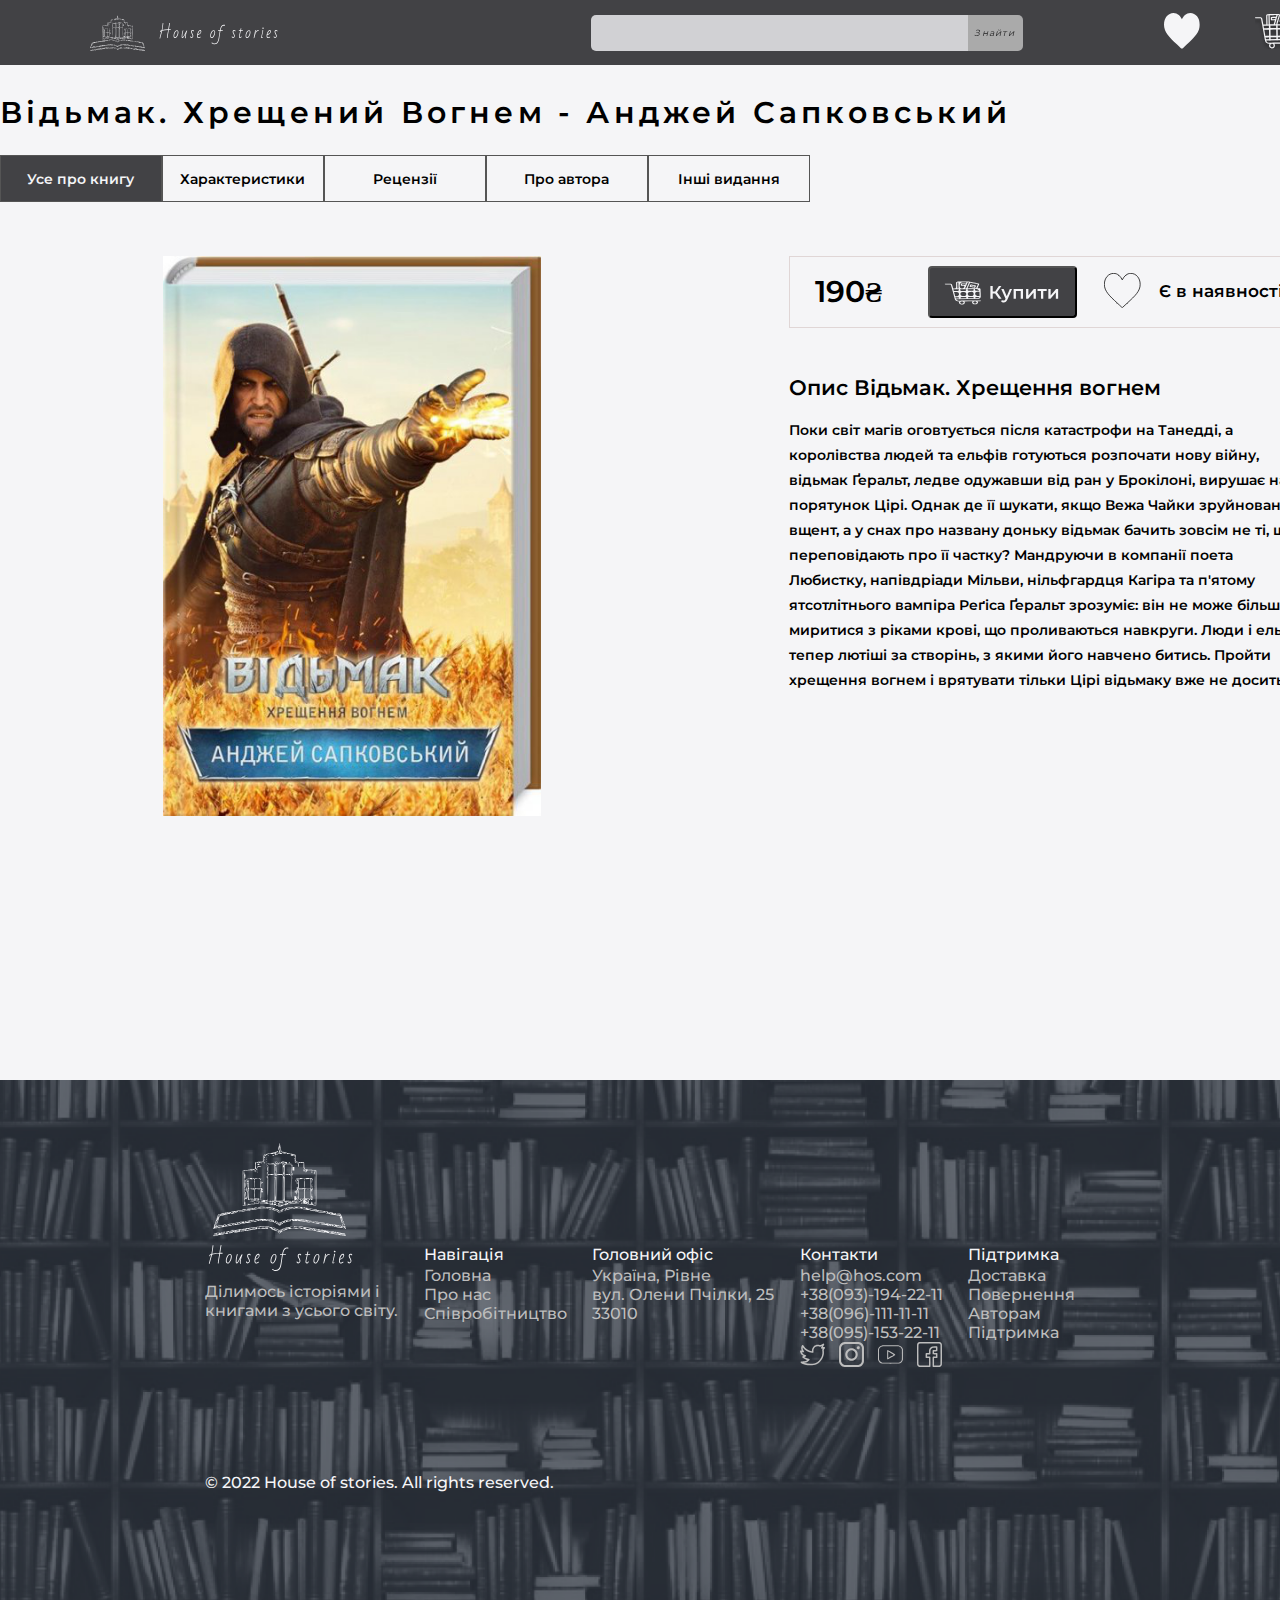
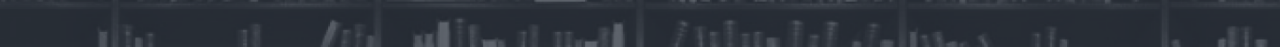
==== Infopage.html @ 2cf622c8 "phone_maket" ====
<!DOCTYPE html>
<html lang='en'>
    <head>
        <meta http-equiv="X-UA-Compatible" content="IE=edge">
        <meta charset="UTF-8">
        <title>Infopage</title>
        <meta name="viewport" content="width-device-width, initial scale=1.0">
        <link rel="stylesheet" href="./css/style.css"> 
    </head>
    <body>
        
        <header class="header2">
            <div class="top_menu">
                <img src="./img/svg/Logo_menu.svg" alt="menu" class="menu_logo-pic">
                <div class="SearchMenu">
                    <form>
                        <div class="searchBarmenu">
                            <div class="search">
                                <input type="search" id="site-search" aria-label="Search through site content">
                                <!-- <img src="img/svg/loupe.svg" alt="menusearch_loupe" class="menusearch_loupe"> -->
                            </div>
                            <div class="searchButtonmenu">
                                <button type="submit"><i class="fa fa-search"></i>Знайти</button>
                            </div>
                        </div>
                    </form>
                </div>
                <div class="menu_links">
                    <a href="#!" class="menu_link"><img src="img/svg/wish list.svg" alt="menu_images" class="menu_images"></a>
                    <a href="#!" class="menu_link"><img src="img/svg/Cart3.svg" alt="menu_images" class="menu_images"></a>
                    <a href="#!" class="menu_link"><img src="img/svg/user.svg" alt="menu_images" class="menu_images"></a>
                </div>
            </div>
        </header>


        <main>
            <section class="Infopage1">
                <div class="desktop3">
                    <h1>
                        Відьмак. Хрещений Вогнем - Анджей Сапковський
                    </h1> 
                    <div class="Categories">
                        <a href="Infopage.html" class="Main Category">
                            Усе про книгу
                        </a>
                        <a href="#!" class="Characteristics Category">
                            Характеристики
                        </a>
                        <a href="#!" class="Reviews Category">
                            Рецензії
                        </a>
                        <a href="#!" class="AboutAuthor Category">
                            Про автора
                        </a>
                        <a href="#!" class="OtherVersions Category">
                            Інші видання
                        </a>
                    </div>
                    <div class="content">
                        <div class="bookpreview">
                            <img src="/img/png/208429720.png" alt="BookPreview" class="book">
                        </div>
                        <div class="info">
                            <div class="buy_menu">
                                <div class="Price Tab">
                                    190₴
                                </div>
                                <div class="Cart Tab">
                                    <button class="cart_button">
                                        <img src="./img/svg/Cart1.svg" alt="cartmenu" class="cartmenu">
                                    </button>
                                </div>
                                <div class="Wishlist Tab">
                                    <button class="wishlist_button">
                                        <img src="./img/svg/Vector.svg" alt="wishlistmenu" class="wishlistmenu">
                                    </button>             
                                </div>
                                <div class="Availability Tab">
                                    Є в наявності
                                </div>
                            </div>
                            <div class="description">
                                <h2>
                                    Опис Відьмак. Хрещення вогнем
                                </h2>
                                Поки світ магів оговтується після катастрофи на Танедді, а королівства людей та ельфів готуються розпочати нову війну,
                                відьмак Ґеральт, ледве одужавши від ран у Брокілоні, вирушає на порятунок Цірі. Однак де її шукати, якщо Вежа Чайки зруйнована
                                вщент, а у снах про названу доньку відьмак бачить зовсім не ті, що переповідають про її частку? Мандруючи в компанії поета Любистку, 
                                напівдріади Мільви, нільфгардця Кагіра та п'ятому ятсотлітнього вампіра Реґіса Ґеральт зрозуміє: він не може більше миритися з ріками крові, 
                                що проливаються навкруги. Люди і ельфи тепер лютіші за створінь, з якими його навчено битись. Пройти хрещення вогнем і врятувати тільки Цірі відьмаку вже не досить...
                            </div>
                        </div>
                    </div>
                </div>
            </section>

            <section class="Block4">

                <div class="desktop2">  
                        <div class="logonaming">
                        <img src="./img/svg/Logo.svg" alt="footer" class="logo">
                        <p>Ділимось історіями і<br>книгами з усього світу.</p>
                        </div>
                    <div class="navigation">
                        <h1>Навігація</h1>
                            <div>
                                <a href="Landing.html" class="navi_links">Головна</a>
                            </div>
                            <div>
                                <a href="#!" class="navi_links">Про нас</a>
                            </div>
                            <div>
                                 <a href="#!" class="navi_links">Співробітництво</a>
                            </div>
                    </div>
                    <div class="navigation">
                        <h1>Головний офіс</h1>
                        <p>Україна, Рівне</p>
                        <p>вул. Олени Пчілки, 25</p>
                        <p>33010</p>
                    </div>
                    <div class="navigation">
                        <h1>Контакти</h1>
                        <p>help@hos.com</p>
                        <p>+38(093)-194-22-11</p>
                        <p>+38(096)-111-11-11</p>
                        <p>+38(095)-153-22-11</p>
                        <div class="icon">
                            <div>
                            <a href="https://twitter.com/slava_aysa" class="socialnetworks"><img src="img/svg/twitter 1.svg" alt="socialnetworks" class="networkicons"></a>
                            </div>
                            <div>
                                <a href="https://www.instagram.com/slava_aysa/" class="socialnetworks"><img src="img/svg/instagram 1.svg" alt="socialnetworks" class="networkicons"></a>
                            </div>
                            <div>
                                <a href="https://www.youtube.com/channel/UCgyi-m7HUhOnxZrHmD3JMkg" class="socialnetworks"><img src="img/svg/youtube 1.svg" alt="socialnetworks" class="networkicons"></a>
                            </div>
                            <div>
                                <a href="https://uk-ua.facebook.com/DonaldTrump" class="socialnetworks"><img src="img/svg/facebook 1.svg" alt="socialnetworks" class="networkicons"></a>
                            </div>
                        </div>
                    </div>
                    <div class="navigation">
                        <h1>Підтримка</h1>
                        <div>
                            <a href="#!" class="navi_links">Доставка</a>
                        </div>
                        <div>
                            <a href="#!" class="navi_links">Повернення</a>
                        </div>
                        <div>
                            <a href="#!" class="navi_links">Авторам</a>
                        </div>
                        <div>
                            <a href="#!" class="navi_links">Підтримка</a>
                        </div>                                           
                    </div>
                </div>
                <div class="navigation">
                    <div class="down">
                        <h1>© 2022 House of stories. All rights reserved.</h1>
                    </div>
                </div>                                                 
   </section>

            
        </main>


    </body>
---- css/style.css ----
/* bad-script-regular - latin */
@font-face {
    font-family: 'Bad Script';
    font-style: normal;
    font-weight: 400;
    src: local(''),
         url('../fonts/bad-script-v14-latin-regular.woff2') format('woff2'), /* Chrome 26+, Opera 23+, Firefox 39+ */
         url('../fonts/bad-script-v14-latin-regular.woff') format('woff'); /* Chrome 6+, Firefox 3.6+, IE 9+, Safari 5.1+ */
  }
/* montserrat-regular - latin_cyrillic */
@font-face {
    font-family: 'Montserrat';
    font-style: normal;
    font-weight: 400;
    src: local(''),
         url('../fonts/montserrat-v23-latin_cyrillic-regular.woff2') format('woff2'), /* Chrome 26+, Opera 23+, Firefox 39+ */
         url('../fonts/montserrat-v23-latin_cyrillic-regular.woff') format('woff'); /* Chrome 6+, Firefox 3.6+, IE 9+, Safari 5.1+ */
  }
  /* montserrat-500 - latin_cyrillic */
  @font-face {
    font-family: 'Montserrat';
    font-style: normal;
    font-weight: 500;
    src: local(''),
         url('../fonts/montserrat-v23-latin_cyrillic-500.woff2') format('woff2'), /* Chrome 26+, Opera 23+, Firefox 39+ */
         url('../fonts/montserrat-v23-latin_cyrillic-500.woff') format('woff'); /* Chrome 6+, Firefox 3.6+, IE 9+, Safari 5.1+ */
  }
  /* montserrat-600 - latin_cyrillic */
  @font-face {
    font-family: 'Montserrat';
    font-style: normal;
    font-weight: 600;
    src: local(''),
         url('../fonts/montserrat-v23-latin_cyrillic-600.woff2') format('woff2'), /* Chrome 26+, Opera 23+, Firefox 39+ */
         url('../fonts/montserrat-v23-latin_cyrillic-600.woff') format('woff'); /* Chrome 6+, Firefox 3.6+, IE 9+, Safari 5.1+ */
  }

*, *::after, *::before {
    box-sizing: border-box;
}
  .intro{
          display: flex;
          flex-direction: row;
          width: 100%;
          height: 102vh;
          mix-blend-mode: normal;
          filter: drop-shadow(0px 4px 4px rgba(0, 0, 0, 0.25));
          background: url(../img/png/pexels-pixabay-459403-2\ 1.png) top no-repeat;
          background-position: bottom;
          /* background-size: 200vh 100vh; */
          justify-content:flex-end;
          background-size: cover;
          

  }




  body{
       margin: 0;
       
  }


  
  .header {
     width: 100%;
     padding-top: 6px;
     padding-bottom: 6px;
     display:flex;
     position: absolute;
     top: 0;
     left: 0;
     right: 0;
     z-index: 1000;
     

 }

 .mainmenu {
      display: flex;
      justify-content: space-between;
      align-items: center;
 }

 .mainmenu.menu {
     display: flex;
     

     height: 72px;
     /* left: 280px;
     top: 39px;
     flex-wrap: wrap; */
     filter: drop-shadow(0px 4px 4px rgba(0, 0, 0, 0.25));
     
  }


  .cart {
     transition: opacity .2s linear;
  }
  
  a.cart{
      margin-left: 170px;
  }

  .header_logo{
     margin-left: 38px;
     margin-top: 21px;
  }

  .header_logo-pic{

     height: 129.93px;
     width: 141px;
     
  }
  
  .header_list{
     display: flex;
     flex-wrap: wrap; 
     list-style-type: none;
     align-items: center;
     
     margin-left: 105px;
     
      
  }
  .header_item{
     margin-right: 97px;
  }
  .header_item:last-child{
       margin-right: 0px;
  }
  .header_link{
     font-family: 'Montserrat';
     font-style: normal;
     font-weight: 600;
     font-size: 18px;
     line-height: 21.75px;
     display: flex;
     color: #F5F5F7;
     text-decoration: none;
     backdrop-filter: blur(2px);
     transition: opacity .2s linear;
  }
  .header_link:hover, .header_link:focus, .header_link:active{
       opacity: 75%;
  }



  .cart:hover, .cart:focus, .cart:active{
       opacity: 75%;
  }

  .header_cart-pic{
     width: 54px;
     height: 54px;
  }

  .chat{
     
     margin-right: 81px;
     margin-top: 625px;
     transition: opacity .2s linear;
 }

 .chat:hover, .chat:focus, .chat:active{
      opacity: 75%;
 }

 .header_chat-pic{
    width: 54px;
    height: 54px;
 }
 .HeaderText1{
     position: absolute;
     width: 400px;
     height: 213.11px;
     left: 420px;
     top: 300px;
     
     font-family: 'Montserrat';
     font-style: normal;
     font-weight: 600;
     font-size: 22px;
     line-height: 37px;
     display: flex;
     align-items: center;
     
     color: #F5F5F7;
 }
.HeaderText2{
     position: absolute;
width: 320px;
height: 250px;
left: 870px;
top: 450px;

font-family: 'Montserrat';
font-style: normal;
font-weight: 600;
font-size: 22px;
line-height: 37px;
display: flex;
align-items: center;
text-align: right;

color: #F5F5F7;

}
.SearchOnSite{
     margin-top: 250px; 
     margin-right: 305px;
}
.searchBar {
    
     display: flex;
     flex-direction: row;
 }
 .searchBar #site-search{
     background: #FFFFFF;
     opacity: 0.8;
     border: 0.5px solid #000000;
     box-sizing: border-box;
     box-shadow: 0px 4px 4px rgba(0, 0, 0, 0.25);
     border-radius: 0px 20px 20px 0px;
     padding: 10px;
     font-family: Montserrat,serif;
     font-weight: 600;
     display: block;
     margin-right: auto;
     margin-left: auto;
     background-color: #FFFFFF;
     width: 568.5px;
     height: 50px;
 }
 .searchBar button {
     border: 0.5px solid #000000;
     box-shadow: 0px 4px 4px rgba(0, 0, 0, 0.25);
     border-radius: 20px 0px 0px 20px;
     padding: 10px;
     width: 54px;
     height: 50px;
     background: #FFFFFF;
     font-size: 18px;
     cursor: pointer;
     opacity: 0.8;
 }
 .SearchText {
     font-style: normal;
     font-weight: 600;
     font-size: 24px;
     line-height: 54px;
     color: #B1B1B1;
     padding-left: 30px;
     float: left;
 }
 .searchBar .search input{
     width: 300px;
 }
 .container {
     width: calc(100% - 60px) !important;
 }
 .searchBar {
     margin: 0;
 }
.search_loupe{
     height: 32px;
     width: 32px;
}
.Block1 {
     height: 80vh;
     background: url(../img/png/pexels-luis-zheji-1662277.png) top no-repeat;
     /* padding: 0;
     margin-left: 0; */
     background-size: cover;
     align-content: center;
 }
 .desktop{
    width: 870px;
    margin: 0 auto;  

    display: flex;
    flex-direction: column;
    justify-content: center;
    align-items: center;
 }

 .desktop2 {
    width: 870px;
    margin: 0 auto;  
    display: flex;
    flex-wrap: wrap;
    flex-shrink: 1;
    justify-content: space-between;
    padding-top: 63px;
 }
 .Block1 h1 {
     font-family: 'Montserrat';
     font-style: normal;
     font-weight: 600;
     font-size: 48px;
     line-height: 78px;
     display: flex;
     text-align: center; 
     color: #F5F5F7;
    
 }
 
 .row {
     margin-top: 50px;
     font-family: 'Montserrat';
     font-style: normal;
     font-weight: 500;
     font-size: 18px;
     line-height: 208%;
     display: flex;
     justify-content: space-between;
     /* align-items: center; */
     color: #FFFFFF;
     /* margin-left: 324px; */

     width: 870px;
    margin: 0 auto;
 }
 
 .row ul {
     margin: 0;
     /* margin-top: -190px;
     padding-left: 472px; */
 }

.styleblock2{
line-height: 150%;
     padding-left: 20px;
}

.Block2 {
     height: 100vh;
     background: url(../img/png/image\ 2.png) top no-repeat;;
     padding: 0;
     margin-left: 0;
     background-size: cover;
     background-position: bottom;
 }
 
 .Block2 h1 {
     font-family: 'Montserrat';
     font-style: normal;
     font-weight: 600;
     display: flex;
     align-items: center;
     text-align: center;
     margin-top: 0;
     margin-bottom: 0; 
     color: #F5F5F7;
     width: 100%; /* 1170px */
     height: 200px;     
     font-size: 2.92em;
     line-height: 78px;
     padding: 54px 120px 0px;
 }
 
 .block2row{
     font-family: 'Montserrat';
     font-style: normal;
     font-weight: 500;
     font-size: 18px;
     line-height: 208%;
     align-items: center;
     color: #FFFFFF;
     display: flex;
     width: 100%;
     min-width: 870px;
     justify-content: space-between;
 }
 .library{margin-bottom: 186px;}
 .gotocatalog{
     position: absolute;
     width: 380px;
     height: 83px;
     display: flex;
     justify-content: center;
     cursor: pointer;
     align-items: center;


     
     background: linear-gradient(180deg, rgba(255, 109, 109, 0.57) 0%, #DAA492 100%);
     box-shadow: 0px 4px 4px rgba(0, 0, 0, 0.25);
     border-radius: 25px;
 }

 .cataloglink{
     font-family: 'Montserrat';
     font-style: normal;
     font-weight: 600;
     font-size: 23px;
     line-height: 139%;



     display: inline;
     
    
     
     color: #000000;
     text-decoration: 0;
 }

 .Block3 {
     height: 100vh;
     background: url(../img/png/laptop-819285_1920.png) top no-repeat;;
     padding: 0;
     margin-left: 0;
     background-size: cover;
     background-position: bottom;
 }

 .Block3 h1 {
     font-family: 'Montserrat';
     font-style: normal;
     font-weight: 600;
     display: flex;
     align-items: center;
     margin-top: 0;
     margin-bottom: 0;
     color: #000000;
     width: 100%; 
     height: 150px;
     font-size: 2.92em;
     line-height: 78px;
     text-align: center;
     padding: 0px 205px 0px;
     
 }
 .block3row{
    font-family: 'Montserrat';
    font-style: normal;
    font-weight: 500;
    font-size: 18px;
    line-height: 208%;
    align-items: center;
    color: #FFFFFF;
    display: flex;
    width: 100%;
    min-width: 870px;
    justify-content: space-between;
}

.links{
    font-family: 'Montserrat';
    font-style: normal;
    font-weight: 600;
    font-size: 20px;
    line-height: 22px;
    display: flex;
    align-items: center;
    text-align: center;
    text-decoration: none;
    color: #FFFFFF;
}



.bookbuttons{
    display: flex;
    text-align: center;
    justify-content: space-between;
}

.top{
    width: 270px;
    height: 70px;
    left: 375px;
    top: 3709px;
    margin-right:30px;
    background: #484E5C;
    box-shadow: 0px 4px 4px rgba(0, 0, 0, 0.4);
    border-radius: 10px;
    
}
.top:last-child{
    margin-right:0;
    
}

.Block4 {
    height: 63vh;
    background: url(../img/png/Background.png) top no-repeat;;
    padding: 0;
    margin-left: 0;
    background-size: cover;
    background-position: bottom;

    
}

.logo{
    left: 19.53%;
    right: 70.63%;
    top: 37.34%;
    bottom: 35.94%;
    width: 150px;
    height: 135px;
}

.logonaming{
    font-family: 'Montserrat';
    font-style: normal;
    font-weight: 500;
    font-size: 16px;
    line-height: 19px;
    align-items: center;
    color: #BDBDBD;
}
.navigation{
    font-family: 'Montserrat';
    font-style: normal;
    font-weight: 500;
    font-size: 16px;
    /* line-height: 2px; */
    /* align-items: center; */
    display: flex;
    flex-direction: column;
    color: #BDBDBD;
    padding-top: 100px;
}
.navigation h1{
    font-family: 'Montserrat';
    font-style: normal;
    font-weight: 500;
    font-size: 16px;
    line-height: 2px;
    align-items: center;
    color: #F5F5F7;
}

.navi_links{
    text-decoration: none;
    font-family: 'Montserrat';
    font-style: normal;
    font-weight: 500;
    font-size: 16px;
    line-height: 2px;
    align-items: center;
    color: #BDBDBD;
}
.networkicons{
    width: 25px;
    height: 25px;
}

.icon {
    display: flex;
    flex-direction: row;
    justify-content: space-between;
}

.Block4 p {
    margin: 0;
}

.down {
    width: 870px;
    margin: auto;
    
}


.socialnetworks:hover, .socialnetworks:focus, .socialnetworks:active{
    opacity: 75%;
}

.navi_links:hover, .navi_links:focus, .navi_links:active{
    opacity: 75%;
}

.header2{
    display: flex;
    align-content: center;
    width: 100%;
    height: 65px;
    background-color: #424245;
    position:fixed;
    z-index: 1000;
}


.top_menu{
    display: flex;
    padding-left: 90px;
    align-items: center;
}

.menu_logo-pic{
    height: 36px;
    width: 212px;
}

.SearchMenu{
    padding-left: 289.3px;
}

.searchBarmenu {
    display: flex;
    flex-direction: row;
}
.searchBarmenu #site-search{
    background: #F5F5F7;
    opacity: 0.8;
    border-radius: 5px 0px 0px 5px;
    padding: 10px;
    font-family: Montserrat,serif;
    font-weight: 600;
    display: block;
    margin-right: auto;
    margin-left: auto;
    width: 377px;
    height: 36px;
    border:0;
}
.searchBarmenu button {
    background: #C4C4C4;
    border-radius: 0px 5px 5px 0px; 
    width: 55px;
    height: 36px;
    font-family: 'Montserrat';
    font-style: italic;
    font-weight: 400;
    font-size: 9px;
    line-height: 150.1%;
    /* or 15px */

    display: flex;
    align-items: center;
    letter-spacing: 0.14em;

    color: #171717;
    cursor: pointer;
    opacity: 0.8;
    border:0;
    
}


.menusearch_loupe{
    height: 27.85px;
    width: 27.85px;
}

.menu_links{
    display: flex;
    padding-left: 140.7px;
    justify-content: space-between;
}

.menu_link{
    padding-left: 55.25px;
}

.menu_link:first-child{
    padding-left: 0;
}

.menu_link:hover, .menu_link:focus, .menu_link:active{
    opacity: 75%;
    transition: opacity .4s linear;
}

.menu_images{
    height: 36px;
    width: 36px;
}

.Infopage1{
    background-color: #F5F5F7;
    width:100%;
    height:120vh;
}

.desktop3{
    width: 1306px;
    margin: 0 auto;  
    display: flex;
    flex-direction: column;
    justify-content: center;
    padding-top: 63px;

}

.desktop3 h1{
    margin-top:27px;
    font-family: 'Montserrat';
    font-style: normal;
    font-weight: 600;
    font-size: 30px;
    line-height: 150.1%;
    letter-spacing: 0.14em;
}

.content{
    display: flex;
    justify-content: space-between;
}

.Categories {
    width: 62%;
    height: 47px;
    display: flex;
    flex-direction: row;
    font-family: 'Montserrat';
    font-style: normal;
    font-weight: 600;
    font-size: 14px;
    line-height: 278%;
    color: #000000;
}

.Category {
    width: 25%;
    border: 1px solid #555555;
    box-sizing: border-box;
    line-height: 20px;
    text-align: center;
    display: flex;
    justify-content: center;
    align-content: center;
    flex-direction: column;
    font-size: 1em;
    text-decoration: none;
    color: #000000;
}

.Category:hover{
    opacity: 75%;
}

.Main.Category{
    background-color: #424245;
    color: #f5f5f7;
}

/* .Category:active, .Category:focus{
    background-color: #424245;
    color: #f5f5f7;
} */
.bookpreview{
    margin-left: 163px;
    margin-top: 54px;
}

.book{
    width:  378px;
    height: 560px;
}

.buy_menu{
    margin-top: 54px;
    width: 517px;
    height: 72px;
    display: flex;
    border: 1px solid #E0D6D6;
    flex-direction: row;
    justify-content: space-between;
}
.Tab {
    border: 0;
    box-sizing: border-box;
    line-height: 20px;
    text-align: center;
    display: flex;
    justify-content: center;
    align-content: center;
    flex-direction: column;
    font-size: 1em;
    text-decoration: none;
    color: #000000;
    font-family: 'Montserrat';
    font-style: normal;
    font-weight: 600;
    font-size: 30px;
    line-height: 125%;
    margin-right: 21px;
}

.Price{
    width: 121.6px;
}

.Cart{
    width: 150px;
}

.Wishlist{
    width: 40px;
}

.Wishlist button{
    background:transparent; 
    border:none; 
    color:transparent;
    cursor: pointer;
}

.Cart button{
    cursor: pointer;
}

.Availability{
    font-size: 17px;
    line-height: 208%;
    width: 131px;
}
.cart_button{
    background-color: #424245;
    border-radius: 4px;
    width: 149px;
    height: 52px;
    display: flex;
    justify-content: center;
    align-items: center;
}
.cartmenu{
    width: 115.4px;
    height: 40px;
    
}
.wishlistmenu{
    width: 37.76px;
    height: 35,75px;
}
.wishlistbutton{
    width: 37.76px;
    height: 35,75px;
    display: flex;
    justify-content: center;
    align-items: center;
}

.Cart button:hover{
    opacity: 0.5;
}

.Wishlist button:hover{
    opacity: 0.5;
}

.Wishlist button:focus .wishlistmenu, .Wishlist button:active .wishlistmenu{
    background-color: #424245;
}

.description{
    font-family: 'Montserrat';
    font-style: normal;
    font-weight: 600;
    font-size: 14px;
    line-height: 178%;
    width: 517px;
    margin-top: 48px;
    margin-bottom: 20px;
}


.Catalog{
    background-color: #F5F5F7;
    width:100%;
    height:190vh;
}

.catalog_page{
    height: 105vh;
    width: 209px;
    background-color: #FFFFFF;
    font-family: 'Montserrat';
    font-style: normal;
    font-weight: 600;
    padding-top: 5px;
    
    filter: drop-shadow(0px 4px 4px rgba(0, 0, 0, 0.25));
    z-index: 1;
}
.catalog_page h2{
    padding-left: 23px;
    font-size: 30px;
    line-height:32px;
    height:20px;
    padding-top: 0px;
}

.GroupName{
    font-size: 18px;
    line-height: 22px;
    display: flex;
    height: 183px;
}

.Options {
    margin-left: 23px;
    width: 184px;
    overflow-x: hidden;
    overflow-y: auto;
    padding-bottom: 6px;
}




.Option{
    width: 174px;
    margin-top: 5px;
    
}


  input[type="checkbox"] {
    position: absolute;
    z-index: -1;
    opacity: 0;
  }


  input[type="checkbox"]+label {
    display: inline-flex;
    align-items: center;
    user-select: none;
  }


  input[type="checkbox"]+label::before {
    content: '';
    display: inline-block;
    width: 2em;
    height: 2em;
    flex-shrink: 0;
    flex-grow: 0;
    border: 1px solid #000000;
    border-radius: 0.25em;
    margin-right: 0.5em;
    background-repeat: no-repeat;
    background-position: center center;
    background-size: 50% 50%;
  }


  input[type="checkbox"]:not(:disabled):not(:checked)+label:hover::before {
    border-color: #5d5d5d;
  }

  input[type="checkbox"]:not(:disabled):active+label::before {
    background-color: #5d5d5d;
    border-color: #000000;
  }

  input[type="checkbox"]:focus:not(:checked)+label::before {
    border-color: #5d5d5d;
  }

  input[type="checkbox"]:checked+label::before {
    border-color: #000000;
    background-color: #5d5d5d;
    background-image: url("data:image/svg+xml,%3csvg xmlns='http://www.w3.org/2000/svg' viewBox='0 0 8 8'%3e%3cpath fill='%23fff' d='M6.564.75l-3.59 3.612-1.538-1.55L0 4.26 2.974 7.25 8 2.193z'/%3e%3c/svg%3e");
  }

  input[type="checkbox"]:disabled+label::before {
    background-color: #f5f5f7;
  }

.Option label{
    text-align: start;
    font-size: 12px;
    line-height: 14px;
    height: 23px;
}

.GroupName{
    display: flex;
    flex-direction: column;
}

.publish_house_menu{
    display: flex;
    flex-direction: row;
    width: 209px;
    justify-content:space-between;
    padding-right:15px;
    line-height: 53.5px;
    background-color: #F5F5F7;
    padding-left: 23px;
    
}

.number_of_publish_house{
    color: #5d5d5d;
}

.PriceControl{
    padding-left: 10px;
    padding-top: 11.5px;
    display: flex;
    flex-direction: row;
    /*justify-content: space-between; */
    height: 46px;
    padding-bottom: 11.5px;
}



.Enter input{
    width: 63px;
    height: 22px;
    border: 1px solid #000000;
    border-radius: 5px;
    font-family: 'Montserrat';
    font-style: normal;
    font-weight: 600;
    font-size: 14px;
    line-height: 17px;
    display: flex;
    align-items: center;
    text-align: center;
}

.commit-button{
    padding-left: 5px;
    width: 33.65px;
    display: flex;
    
}

.button{
    height: 22px;
}

.button-link:hover, .button-link:active{
    opacity: 0.75;
}

.Author{
    height: 220px;
}

.Catalog.desktop3{
    display: flex;
    flex-direction: row;
}
.desktop4{
    width: 1306px;
    margin: 0 auto;  
    display: flex;
    flex-direction: row;
    padding-top: 63px;
}
.desktop4 h1{
    margin-left:97px;
    margin-top:23px;
    font-family: 'Montserrat';
    font-style: normal;
    font-weight: 600;
    font-size: 30px;
    line-height: 150.1%;
    letter-spacing: 0.14em;
    margin-bottom: 40.5px;
}
.Book a {
    position: absolute;
    top: 0;
    left: 0;
    z-index: 100;
}
.Page_section .Book {
    padding-top: 7px;
    width: 217px;
    height: 359px;
}
.Book {
    height: 359px;
    background: #F5F5F7;
    border: 0.5px solid rgba(145, 145, 148, 0.4);
    position: relative;
}
.Book img {
    margin-left: 27px;
    width: 163px;
    height:236px;
}
.Book span {
    display: block;
    width: 100%;
}
.Book .name {

    font-family: 'Montserrat';
    font-style: italic;
    font-weight: 600;
    font-size: 11px;
    line-height: 13px;
    margin-left: 21.4px;
    margin-top: 17px;
    color: #000000;
}

.Book .author {
    margin-left: 21.4px;
    margin-top: 17.6px;
    font-size: 0.625em;
    line-height: 1em;
}

.Book .price {
    font-family: 'Montserrat';
    font-style: normal;
    font-weight: 600;
    font-size: 14px;
    line-height: 17px;
    color: #000000;
    margin-left: 21.4px;
    margin-top: 10px;
}

.rw {
    display: flex;
    flex-direction: row;
}

.LastSeen .rw .Book {
    width: 10%;
}

.cartcatalog{
    display: flex;
    flex-direction: row;
}

.cartcatalog a{
    left: 63.5%;
    top: 85.71%;
    bottom: 7.19%;
}

.cartcatalog img{
    width: 26.8px;
    height: 25.4px;
}

.cartcatalog a:hover{
    opacity: 0.75;
}

.Pages {
    text-align: center;
    width: 100%;
    margin-top: 30px;
    display: flex;
    justify-content: space-between;
}
.Pages a{
    display: inline-block;
    text-decoration: none;
    font-size: 24px;
    line-height: 50px;
    color: #4C5661;
    margin-right: 25px;
}

#Active {
    width: 50px;
    height: 50px;
    font-weight: 700;
    color: #FFFFFF;
    background: #4C5661;
    border-radius: 60px;
}

.Price.GroupName{
    height:120px;
}

.add_to_cart{
    width: 26.8px;
    height: 25.4px;
}

.Pages a:hover{
    opacity: 75%;
}

@media (max-width:1246px) {
    .SearchOnSite{
        margin-right: 255px;
        transition: 3s;
    }
    .HeaderText1{
        left: 300px;
        transition: 3s;
    }
    .HeaderText2{
        left: 700px;
        transition: 3s;
    }
    a.chat{ 
        margin-right: 0px;
        transition: 3s;
    }
    a.cart{
        margin-left: 121px;
        transition: 3s;
    }

    .header_list{
        margin-left: 142px;
        padding-left: 0px;
        transition: 3s;
    }

     .header_item:last-child{
          margin-right: 0px;
          transition: 3s;
     }

     .header_logo-pic{
         width: 120px;
         height: 110px;
         transition: 3s;
     }
    
}

@media (max-width: 1090px) {
    .SearchOnSite{
        margin-right:100px;
        transition: 3s;
    }
    .HeaderText1{
        left: 200px;
        transition: 3s;
    }
    .HeaderText2{
        left: 620px;
        transition: 3s;
    }
    a.chat{ 
        margin-left: 100px;
        transition: 3s;
    }
    a.cart{
        margin-left: 0px;
        transition: 3s;
    }
    .header_list{
        margin-left:40px;
        width: 700px;
        transition: 3s;
    }
    
    .header_item{
        margin-right: 40px;
        transition: 3s;
    }

     .header_item:last-child{
          margin-right: 0px;
          transition: 3s;
     }
}

@media (max-width: 1008px) {
    .SearchOnSite{
        width: 550px;
        transition: 3s;
    }
    .HeaderText1{
        left: 100px;
        transition: 3s;
    }
    .HeaderText2{
        left: 560px;
        transition: 3s;
    }
    .header_list{
        margin-left:10px;
        transition: 3s;
    }
    
    .header_item{
        margin-left: 20px;
        transition: 3s;
    }
    
    .header_link{
        font-size: 15px;
        transition: 3s;
    }

     .header_item:last-child{
          margin-right: 0px;
          transition: 3s;
     }
}

@media (max-width: 950.4px) {
    .SearchOnSite{
        margin-right: 218px;
        transition: 3s;
    }
    .HeaderText1{
       display: none;
       transition: 3s;
    }
    .HeaderText2{
        top:290px;
        left: 103px;
        width: 600px;
        transition: 3s;
    }
    a.cart{
        margin-left: 0px;
        transition: 3s;
    }
    .header_cart-pic{
        width: 35px;
        height: 35px;
        transition: 3s;
    }
    .header_list{
        margin-left:10px;
        transition: 3s;
    }
    
    .header_item{
        margin-right: 40px;
        transition: 3s;
    }
    
    .header_link{
        font-size: 15px;
        transition: 3s;
    }

     .header_item:last-child{
          margin-right: 0px;
          transition: 3s;
     }
     a.chat{ 
        margin-left: 0px;
        transition: 3s;
    }
    
    .header_logo-pic{
        width: 100px;
        height: 92px;
        transition: 3s;
    }

    
}

@media (max-width: 900px){
    .desktop{width: 522px;transition: 3s;}
    .Block1 h1{
        font-size: 29px;
        line-height: 47px;
        transition: 3s;
    }
    .row {
        margin-top: 30px;
        transition: 3s;
        font-size: 14px;
        line-height: 208%;
        width: 522px;
    }
    

   
   .styleblock2{
   line-height: 150%;
        padding-left: 20px;
        transition: 3s;
   }
   
   .Block2.desktop{
        width: 522px;
        transition: 3s;
   }

   .Block2 h1{
    font-size: 29px;
    line-height: 47px;
    transition: 3s;
    }

    .block2row {
        margin-top: 10px;
        font-size: 14px;
        line-height: 208%;
        min-width: 522px;
        width: 100%;
        justify-content: center;
        transition: 3s;
    }
    .block2row br{
        display: none;
        transition: 3s;
    }
    .block2row p{
        width: 250px;
        transition: 3s;
    }
    .library p{
        padding-left: 20px;
        width:200px;
        transition: 3s;
    }
    .gotocatalog {
        margin-left: 20px;
        width: 200px;
        height: 60px;
        transition: 3s;
    }
    .cataloglink{
        font-size: 18px;
        transition: 3s;
    }

    .Block3.desktop{
        width: 522px;
        transition: 3s;
    }

    .Block3 h1{
        font-size: 29px;
        line-height: 47px;
        padding: 0;
        display: flex;
        justify-content: center;
        align-items: center;
        transition: 3s;
        }

    .block3row{
    font-size: 14px;
    min-width: 522px;
    width:100%;
    transition: 3s;
    }
    .top{
        width: 155px;
        transition: 3s;
    }
    .links{
        font-size: 14px;
        transition: 3s;
    }

    .desktop2{
        width: 522px;
        transition: 3s;
    }
    .logo{
        width: 100px;
        height: 90px;
        transition: 3s;
    }
    .logonaming{
        font-size: 11px;
        line-height: 13px;
        transition: 3s;
    }

    .navigation{
        font-size: 12px;
        padding-top: 65px;
        transition: 3s;
    }
    .navigation h1{
        font-size: 12px;
        transition: 3s;
    }
    
    .navi_links{
        font-size: 12px;
        transition: 3s;
    }

    .mainmenu {
        width: 800px;
        display: flex;
        justify-content: space-between;
        align-items: center;
        transition: 3s;
   }


   .SearchOnSite{
    
    transition: 3s;
    width: 522px;
    display: flex;
    justify-content: center;
    align-items: center;
    margin-right: 0;
    height: 50px;
    
    margin-left: 177px;
    
    }
    .header{
        justify-content: left;
        
    }
    .header_logo{
        margin-left: 0px;
    }
    .HeaderText2{
        top: 350px;
        left:160px;
        font-size: 18px;
        width: 522px;
        transition: 3s;
        height: 150px;
    }
    .intro{
        display: flex;
        align-content: center;
        justify-content: start;
        flex-direction:  column;
    
    }
    a.cart{
        margin-left: 0px;
        transition: 3s;
    }
    .header_cart-pic{
        width: 35px;
        height: 35px;
        transition: 3s;
    }

    .header_list{
        margin-left:10px;
        transition: 3s;
        width: auto;
    }

    .header_item{
        margin-right: 40px;
        transition: 3s;
        margin-left: 0px;

    }
    .header_item:first-child{
        padding-left: 30px;
    }
    .down{
        text-align: left;
        width: auto;
    }

    .header_link{
        font-size: 15px;
        transition: 3s;
    }

     .header_item:last-child{
          margin-right: 0px;
          transition: 3s;
     }
     a.chat{ 
        display: none;
    }

    .header_logo-pic{
        width: 80px;
        height: 73px;
        transition: 3s;
    }
    .searchBar #site-search{
        padding: 5.5px;
        font-family: Montserrat,serif;
        width: 475px;
        height: 46.8px;
        border-radius: 0px 20px 20px 0px;
    }
    .searchBar button {
        border-radius: 20px 0px 0px 20px;
        padding: 10px;
        width: 50px;
        height: 46.8px;
        background: #FFFFFF;
        font-size: 10px;
        cursor: pointer;
        opacity: 0.8;
    }
    .SearchText {
        
        font-size: 13px;
        line-height: 29px;
        color: #B1B1B1;
        padding-left: 17px;
        float: left;
    }
    .searchBar .search input{
        width: 300px;
    }
    .container {
        width: calc(100% - 60px) !important;
    }
    .searchBar {
        margin: 0;
    }
   .search_loupe{
        height: 26px;
        width: 26px;
   }
   .Block4.navigation{
       width: 522px;
   }
}

@media (max-width: 800px){
    .HeaderText2{
        top: 350px;
        left:100px;
    }
    .SearchOnSite{
        margin-left: 116px;
    }
}


@media (max-width: 660px){
    .HeaderText2{
        top: 350px;
        left:50px;
    }
    .SearchOnSite{
        margin-left: 66px;
    }
}

@media (max-width: 604px){
    .menu{
        display: none;
    }
    .cart{
        display: none;
    }
    .mainmenu{
        display: flex;
        justify-content: center;
    }
    .header_logo-pic{
        width: 156px;
        height: 143.5px;
    }
    .SearchOnSite{
        margin-left: 0;
    }
    .intro{
        align-items: center;
    }
    .searchBar #site-search{
        padding: 5.5px;
        font-family: Montserrat,serif;
        width: 364px;
        height: 46.8px;
        border-radius: 0px 20px 20px 0px;
    }
    .searchBar button {
        border-radius: 20px 0px 0px 20px;
        padding: 5px;
        width: 36px;
        height: 46.8px;
        background: #FFFFFF;
        font-size: 10px;
        cursor: pointer;
        opacity: 0.8;
    }
    .SearchText {
        
        font-size: 13px;
        line-height: 29px;
        color: #B1B1B1;
        padding-left: 17px;
        float: left;
    }
    .searchBar .search input{
        width: 300px;
    }
    .container {
        width: calc(100% - 60px) !important;
    }
    .searchBar {
        margin: 0;
    }
   .search_loupe{
        height: 22px;
        width: 22px;
   }
   .HeaderText2{
       font-size: 14px;
       width: 400px;
       left: 88px;
   }
}

@media (max-width:545px) {
    
}

@media (max-width:502px) {
    .HeaderText2{
        left:38px;
    }
}
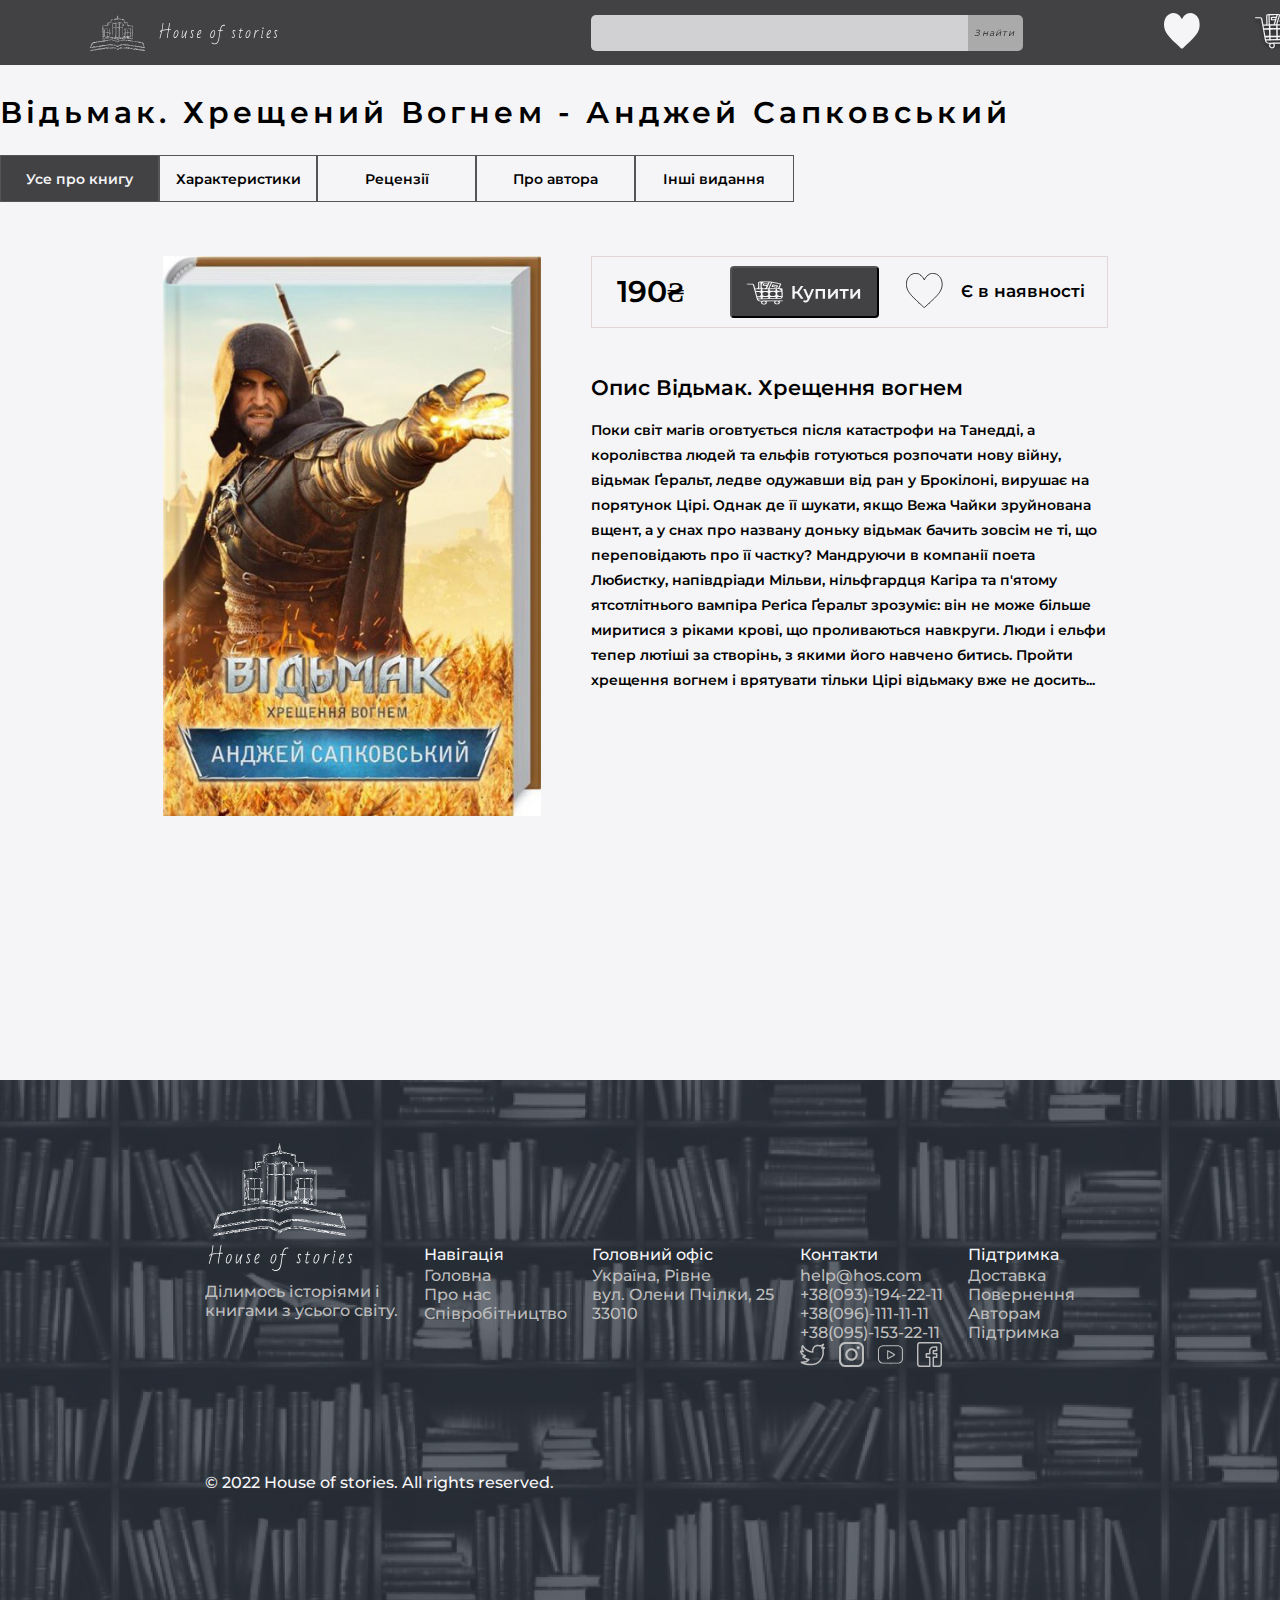
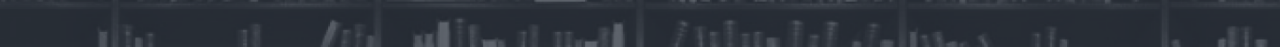
==== commit 91d9360a: "phone_maket" ====
--- a/Infopage.html
+++ b/Infopage.html
@@ -4,7 +4,7 @@
         <meta http-equiv="X-UA-Compatible" content="IE=edge">
         <meta charset="UTF-8">
         <title>Infopage</title>
-        <meta name="viewport" content="width-device-width, initial scale=1.0">
+        <meta name="viewport" content="width=device-width, initial scale=1.0">
         <link rel="stylesheet" href="./css/style.css"> 
     </head>
     <body>
@@ -33,6 +33,23 @@
             </div>
         </header>
 
+        <header class="header2_mobile">
+            <div class="top_menu_mobile">
+                <a href="#" onclick="history.back();"><img src="./img/svg/arrow left.svg"></a>
+                <img src="./img/svg/menu.svg" class="list_menu_mobile">
+                <!-- <div class="menu_links">
+                    <a href="#!" class="menu_link"><img src="img/svg/wish list.svg" alt="menu_images" class="menu_images"></a>
+                    <a href="#!" class="menu_link"><img src="img/svg/Cart3.svg" alt="menu_images" class="menu_images"></a>
+                    <a href="#!" class="menu_link"><img src="img/svg/user.svg" alt="menu_images" class="menu_images"></a>
+                </div> -->
+            </div>
+            <div class="top_menu_mobile2">
+                <a href="Infopage.html">Все про товар</a>
+                <a href="#!">Характеристики</a>
+                <a href="#!">Відгуки</a>
+            </div>
+        </header>
+
 
         <main>
             <section class="Infopage1">
@@ -95,6 +112,143 @@
                 </div>
             </section>
 
+            <section class="Infopage1_mobile">
+                <div class="mobile3">
+                    <div class="mobile3_content">
+                        <div class="mobile3_bookpreview">
+                            <img src="/img/png/208429720.png" alt="BookPreview" class="mobile_book">
+                            <div class="mobile3_text_book">
+                                <h1>Відьмак. Сезон гроз</h1>
+                                <p>Анджей Сапковський</p>
+                            </div>
+                            <div class="mobile_buy">
+                                <div class="mobile_accessibility">
+                                    <p>В наявності</p>
+                                    <h1>190₴</h1>
+                                </div>
+                                <button class="cart_button">
+                                    <img src="./img/svg/Cart1.svg" alt="cartmenu" class="cartmenu">
+                                </button>
+                            </div>
+                            <div class="mobile_description">
+                                <h1>Опис книги:</h1>
+                                <div class="mobile_full_description">
+                                    <p>Відьмак, Ґеральт із Рівії продовжує свою боротьбу. У королівстві Керак на нього чекають нові випробування. Зараз він – мисливець за чудовиськами, якого найняли для вбивства. Після знищення чергової небезпечної потвори, троє вдягнених у чорне мосьпанів арештовують Ґеральта. Тепер і він у біді: його позбавили двох відьмацьких мечів. Він змушений докласти усіх зусиль, аби повернути зброю…
+                                        Руда чародійка Литта Нейд, відома як Корал, зваблює Ґеральта, у них починається бурхливий роман. Але кохана Йеннефер, з якою він стільки пройшов, не дає забути про себе… Інтриги королів і магів продовжуються: гримить грім, бушують грози, історія йде далі…       
+                                        Магія Анджея Сапковського — у його вмінні з ліризмом і сарказмом створити уявний світ, кожен з мешканців якого, кожне місце і кожна подія настільки нагадують нам світ реальний, сучасний, що відірватися від книжок неможливо. Саме тому героїчна сага про відьмака посідає четверте місце за накладами у Польщі, нагороджена преміями імені Януша Зайделя, преміями SFinks, а 2010 року Анджей Сапковський отримав почесну нагороду Європейського співтовариства наукової фантастики EuroCon «Ґранд Майстер».</p>    
+                                </div>
+                            </div>
+                            <div class="more_content">
+                                <a href="Infopage.html" class="Author_books Other">
+                                    Інші книги автора
+                                </a>
+                                <a href="#!" class="Book_houses Other">
+                                    Інші видання
+                                </a>
+                            </div>
+
+                            <div class="characteristics_mobile">
+                                <div class="first">
+                                    <div class="first_column">
+                                        Автор
+                                    </div>
+                                    <div class="second_column">
+                                        Анджей Сапковський
+                                    </div>
+                                </div>
+                    
+                                <div class="first">
+                                    <div class="first_column">
+                                        Видавництво
+                                    </div>
+                                    <div class="second_column">
+                                        КСД
+                                    </div>
+                                </div>
+                    
+                                <div class="first">
+                                    <div class="first_column">
+                                        Серія книг
+                                    </div>
+                                    <div class="second_column">
+                                        Відьмак
+                                    </div>
+                                </div>
+                    
+                                <div class="first">
+                                    <div class="first_column">
+                                        Мова
+                                    </div>
+                                    <div class="second_column">
+                                        Українська
+                                    </div>
+                                </div>
+                    
+                                <div class="first">
+                                    <div class="first_column">
+                                        Рік видання
+                                    </div>
+                                    <div class="second_column">
+                                        2021
+                                    </div>
+                                </div>
+                    
+                                <div class="first">
+                                    <div class="first_column">
+                                        Перекладач
+                                    </div>
+                                    <div class="second_column">
+                                        С.В.Легеза
+                                    </div>
+                                </div>
+                    
+                                <div class="first">
+                                    <div class="first_column">
+                                        Кількість сторінок
+                                    </div>
+                                    <div class="second_column">
+                                        352
+                                    </div>
+                                </div>
+                            </div>
+                            
+                        </div>
+
+
+                        <!-- <div class="info">
+                            <div class="buy_menu">
+                                <div class="Price Tab">
+                                    190₴
+                                </div>
+                                <div class="Cart Tab">
+                                    <button class="cart_button">
+                                        <img src="./img/svg/Cart1.svg" alt="cartmenu" class="cartmenu">
+                                    </button>
+                                </div>
+                                <div class="Wishlist Tab">
+                                    <button class="wishlist_button">
+                                        <img src="./img/svg/Vector.svg" alt="wishlistmenu" class="wishlistmenu">
+                                    </button>             
+                                </div>
+                                <div class="Availability Tab">
+                                    Є в наявності
+                                </div>
+                            </div>
+                            <div class="description">
+                                <h2>
+                                    Опис Відьмак. Хрещення вогнем
+                                </h2>
+                                Поки світ магів оговтується після катастрофи на Танедді, а королівства людей та ельфів готуються розпочати нову війну,
+                                відьмак Ґеральт, ледве одужавши від ран у Брокілоні, вирушає на порятунок Цірі. Однак де її шукати, якщо Вежа Чайки зруйнована
+                                вщент, а у снах про названу доньку відьмак бачить зовсім не ті, що переповідають про її частку? Мандруючи в компанії поета Любистку, 
+                                напівдріади Мільви, нільфгардця Кагіра та п'ятому ятсотлітнього вампіра Реґіса Ґеральт зрозуміє: він не може більше миритися з ріками крові, 
+                                що проливаються навкруги. Люди і ельфи тепер лютіші за створінь, з якими його навчено битись. Пройти хрещення вогнем і врятувати тільки Цірі відьмаку вже не досить...
+                            </div>
+                        </div> -->
+                    </div>
+                </div>
+            </section>
+
             <section class="Block4">
 
                 <div class="desktop2">  
@@ -163,7 +317,70 @@
                     </div>
                 </div>                                                 
    </section>
-
+   <section class="Block4_mobile">
+
+    <div class="mobile2">  
+            <div class="logonaming">
+            <h1>House of stories</h1>
+            <p>Ділимось історіями і книгами з усього світу.</p>
+            </div>
+        <div class="top_navigation">
+            <div class="navigation">
+                <h1>Підтримка</h1>
+                <div>
+                    <a href="#!" class="navi_links">Доставка</a>
+                </div>
+                <div>
+                    <a href="#!" class="navi_links">Повернення</a>
+                </div>
+                <div>
+                    <a href="#!" class="navi_links">Авторам</a>
+                </div>
+                <div>
+                    <a href="#!" class="navi_links">Підтримка</a>
+                </div>                                           
+            </div>
+            <div class="navigation">
+                <h1>Головний офіс</h1>
+                <p>Україна, Рівне</p>
+                <p>вул. Олени Пчілки, 25</p>
+                <p>33010</p>
+            </div>
+            <div class="navigation">
+                <h1>Контакти</h1>
+                <p>help@hos.com</p>
+                <p>+38(093)-194-22-11</p>
+                <p>+38(096)-111-11-11</p>
+                <p>+38(095)-153-22-11</p>
+            </div>
+            
+            <div class="navigation">
+                <h1>Ми в соц. мережах</h1>
+                <div class="icon">
+                    <div>
+                    <a href="https://twitter.com/slava_aysa" class="socialnetworks"><img src="img/svg/twitter 1.svg" alt="socialnetworks" class="networkicons"></a>
+                    </div>
+                    <div>
+                        <a href="https://www.instagram.com/slava_aysa/" class="socialnetworks"><img src="img/svg/instagram 1.svg" alt="socialnetworks" class="networkicons"></a>
+                    </div>
+                    <div>
+                        <a href="https://www.youtube.com/channel/UCgyi-m7HUhOnxZrHmD3JMkg" class="socialnetworks"><img src="img/svg/youtube 1.svg" alt="socialnetworks" class="networkicons"></a>
+                    </div>
+                    <div>
+                        <a href="https://uk-ua.facebook.com/DonaldTrump" class="socialnetworks"><img src="img/svg/facebook 1.svg" alt="socialnetworks" class="networkicons"></a>
+                    </div>
+                </div>
+            </div>
+            
+        </div>
+        <div class="navigation">
+            <div class="down">
+                <h1>© 2022 House of stories. All rights reserved.</h1>
+            </div>
+        </div> 
+    </div>
+                            
+</section>
             
         </main>
 
--- a/css/style.css
+++ b/css/style.css
@@ -162,7 +162,7 @@
 
   .chat{
      
-     margin-right: 81px;
+     margin-right: 245px;
      margin-top: 625px;
      transition: opacity .2s linear;
  }
@@ -194,10 +194,10 @@
  }
 .HeaderText2{
      position: absolute;
-width: 320px;
-height: 250px;
-left: 870px;
-top: 450px;
+     width: 320px;
+     height: 250px;
+     left: 870px;
+     top: 450px;
 
 font-family: 'Montserrat';
 font-style: normal;
@@ -289,6 +289,17 @@
     align-items: center;
  }
 
+ .Block1_mobile {
+    display: none;
+}
+ .mobile{ 
+    display:flex;
+    flex-direction: column;
+    justify-content: center;
+     width: 260px;
+     margin: 0 auto;
+ }
+
  .desktop2 {
     width: 870px;
     margin: 0 auto;  
@@ -345,6 +356,10 @@
      margin-left: 0;
      background-size: cover;
      background-position: bottom;
+ }
+
+ .Block2_mobile{
+     display: none;
  }
  
  .Block2 h1 {
@@ -494,9 +509,10 @@
     padding: 0;
     margin-left: 0;
     background-size: cover;
-    background-position: bottom;
-
-    
+    background-position: bottom;    
+}
+.Block4_mobile{
+    display: none;
 }
 
 .logo{
@@ -905,7 +921,6 @@
     overflow-y: auto;
     padding-bottom: 6px;
 }
-
 
 
 
@@ -1070,7 +1085,11 @@
     top: 0;
     left: 0;
     z-index: 100;
-}
+    width: auto;
+    height: auto;
+}
+
+.Book
 .Page_section .Book {
     padding-top: 7px;
     width: 217px;
@@ -1188,7 +1207,14 @@
     opacity: 75%;
 }
 
+@media (max-width:1600px){
+    a.chat{
+        transition: 4s;
+        margin-right: 0px;
+    }
+}
 @media (max-width:1246px) {
+    
     .SearchOnSite{
         margin-right: 255px;
         transition: 3s;
@@ -1706,13 +1732,1080 @@
        left: 88px;
    }
 }
-
-@media (max-width:545px) {
-    
+.Infopage1_mobile{
+    display: none;
+}
+.header2_mobile{
+    display: none;
+}
+
+@media (max-width:540px) {
+    .Block1{
+        display: none;
+    }
+    
+    .Block1_mobile{
+        height: 80vh;
+        background: url(../img/png/mobile1.png) top no-repeat;
+        /* padding: 0;
+        margin-left: 0; */
+        background-size: cover;
+        justify-content: center;
+        display: flex;
+        align-items: flex-start;
+    }
+
+    .Block1_mobile h1{
+        font-family: 'Montserrat';
+        font-style: normal;
+        font-weight: 400;
+        font-size: 28px;
+        line-height: 34px;
+        color: #F5F5F7;
+        height: 217px;
+        display: flex;
+        align-items: center;
+        text-align: center;
+    }
+    .mobile_row{
+        font-family: 'Montserrat';
+        font-style: normal;
+        font-weight: 400;
+        font-size: 17px;
+        line-height: 176%;
+        display: flex;
+        align-items: center;
+        height: 280px;
+        color: #F5F5F7;
+        width: 260px;
+    }
+
+    .Block2{
+        display: none;
+    }
+    .Block2_mobile{
+        height: 80vh;
+        background: url(../img/png/mobile2.png) top no-repeat;
+        /* padding: 0;
+        margin-left: 0; */
+        background-size: cover;
+        justify-content: center;
+        display: flex;
+        align-items: flex-start;
+    }
+
+    .Block2_mobile h1{
+        margin-top: 60px;
+        font-family: 'Montserrat';
+        font-style: normal;
+        font-weight: 400;
+        font-size: 28px;
+        line-height: 29px;
+        color: #F5F5F7;
+        height: 92px;
+        display: flex;
+        align-items: center;
+        text-align: center;
+    }
+    .mobile_row2 p{
+        font-family: 'Montserrat';
+        font-style: normal;
+        font-weight: 400;
+        font-size: 17px;
+        line-height: 21px;
+        display: flex;
+        align-items: center;
+        color: #F5F5F7;
+        height: 220px;
+        margin-top: 16px;
+    }
+    .mobile_text{
+        display: flex;
+        flex-direction: column;
+
+    }
+    .images_block .row {
+        width: auto;
+        height: 350px;
+        z-index: 1001;
+        margin-top: 5px;
+        overflow-x: scroll;
+        overflow-y: hidden;
+        color: #171717;
+        display: flex;
+        flex-direction: column;
+        justify-content: center;
+        margin: 0;
+    }
+
+    .images_block2 .row {
+        width: auto;
+        height: 500px;
+        z-index: 1001;
+        margin-top: 5px;
+        overflow-x: scroll;
+        overflow-y: hidden;
+        color: #171717;
+        display: flex;
+        flex-direction: column;
+        justify-content: center;
+        margin: 0;
+    }
+    
+    .images_block .col, .images_block2 .col{
+        width: 100%;
+        height: 340px;
+        flex: auto;
+    
+        display: flex;
+        justify-content: center;
+        align-items: center;
+        flex-direction: column;
+    
+    }
+
+    .images_block2 .row{
+        line-height: 100%;
+    }
+
+
+    
+    .text_in_div, .text_in_div_2 {
+        display: flex;
+        justify-content: center;
+        align-items: center;
+    }
+    
+    .text_in_div p{
+        font-family: 'Montserrat';
+        font-style: normal;
+        font-weight: 500;
+        font-size: 24px;
+        line-height: 29px;
+        display: flex;
+        align-items: center;
+        text-align: center;
+
+        color: #171717;
+    }
+
+    .mobile_text p {
+        width: 260px;
+        font-weight: 500;
+        font-size: 24px;
+        text-align: center;
+    }
+    
+    .mobile_sales{
+        width: 190px;
+    }
+
+    .mobile_sales h1{
+    font-family: 'Montserrat';
+    font-style: normal;
+    font-weight: 400;
+    font-size: 14px;
+    display: flex;
+    align-items: center;
+    color: #000000;
+    margin-top: 10px;
+    margin-bottom: 0px;
+    }
+
+    .mobile_sales h2{
+    font-family: 'Montserrat';
+    font-style: normal;
+    font-weight: 400;
+    font-size: 10px;
+    display: flex;
+    align-items: center;
+    margin:0;
+    color: #000000;
+    }
+
+    .mobile_author_sale{
+        display: flex;
+        flex-direction: column;
+    }
+
+    .mobile_author_sale h1{
+        font-family: 'Montserrat';
+        font-style: normal;
+        font-weight: 400;
+        font-size: 14px;
+        line-height: 17px;
+        display: flex;
+        align-items: center;
+
+        color: #F84147;
+    }
+
+    .mobile_author_sale{
+        font-family: 'Montserrat';
+        font-style: normal;
+        font-weight: 400;
+        font-size: 10px;
+        line-height: 12px;
+        width: 220px;
+        color: #5C5C5C;
+    }
+
+    .mobile_text{
+        background-color: #F5F5F7;
+    }
+
+    .booksalers{
+        display: flex;
+        flex-direction: column;
+        align-content: center;
+
+    }
+
+    .booksalers h1{
+        font-family: 'Montserrat';
+        font-style: normal;
+        font-weight: 600;
+        font-size: 18px;
+        line-height: 22px;
+        display: flex;
+        align-items: center;
+        text-align: center;
+        margin-top: 40px;
+        color: #000000;
+    }
+
+    .sales_price_before{
+        font-family: 'Montserrat';
+        font-style: normal;
+        font-weight: 400;
+        font-size: 12px;
+        line-height: 15px;
+        text-decoration-line: line-through;
+        color: #5C5C5C;
+    }
+
+    .sales_price_after{
+        font-family: 'Montserrat';
+        font-style: normal;
+        font-weight: 600;
+        font-size: 14px;
+        line-height: 17px;
+        color: #F84147;
+    }
+    
+    .text_in_div_2 p {
+        width: 300px;
+        font-family: 'Montserrat';
+        font-style: normal;
+        font-weight: 500;
+        font-size: 24px;
+        line-height: 29px;
+        display: flex;
+        align-items: center;
+        text-align: center;
+        
+        color: #171717;
+    }
+
+    .gotocatalog{
+        position: absolute;
+        width: 260px;
+        height: 56.8px;
+        display: flex;
+        justify-content: center;
+        cursor: pointer;
+        align-items: center;
+        background: linear-gradient(180deg, rgba(255, 109, 109, 0.57) 0%, #DAA492 100%);
+        box-shadow: 0px 4px 4px rgba(0, 0, 0, 0.25);
+        border-radius: 25px;
+        margin: 0;
+        margin-top: 10px;
+    }
+   
+    .cataloglink{
+        font-family: 'Montserrat';
+        font-style: normal;
+        font-weight: 600;
+        font-size: 22px;
+        line-height: 227%;
+        display: flex;
+        align-items: center;
+        text-align: center;
+        
+        color: #171717;
+    }
+    
+
+   .Block3{
+       display: none;
+   }
+
+   .Block4{
+        display: none;
+   }
+
+   .Block4_mobile{
+    height: 80vh;
+    background: url(../img/png/Background.png) top no-repeat;
+    /* padding: 0;
+    margin-left: 0; */
+    background-size: cover;
+    justify-content: center;
+    display: flex;
+    align-items: flex-start;
+    }
+
+    .mobile2{
+        margin-top: 15px;
+        margin-left: 15px;
+    }
+
+    .logonaming h1{
+        font-family: 'Montserrat';
+        font-style: normal;
+        font-weight: 400;
+        font-size: 32px;
+        line-height: 39px;
+        width: 271px;
+        height: 49px;
+        align-items: center;
+        margin: 0;
+    }
+    .logonaming p{
+        font-family: 'Montserrat';
+        font-style: normal;
+        font-weight: 500;
+        font-size: 20px;
+        line-height: 24px;
+        display: flex;
+        align-items: center;
+        width: 271px;
+        height: 75.47px;
+        color: #BDBDBD;
+        margin:0;
+    }
+    .top_navigation{
+        margin-top: 33.48px;
+    }
+
+    .navigation{
+        font-family: 'Montserrat';
+        font-style: normal;
+        font-weight: 500;
+        font-size: 14px;
+        line-height: 17px;
+        /* line-height: 2px; */
+        /* align-items: center; */
+        display: flex;
+        flex-direction: column;
+        color: #BDBDBD;
+        padding-top: 16px;
+    }
+
+    .navigation:first-child{
+        padding-top: 0px;
+    }
+
+
+    .navigation h1{
+        font-family: 'Montserrat';
+        font-style: normal;
+        font-weight: 600;
+        font-size: 16px;
+        line-height: 20px;
+        align-items: center;
+        color: #F5F5F7;
+        margin: 0;
+    }
+
+    .navigation p{
+        font-family: 'Montserrat';
+        font-style: normal;
+        font-weight: 500;
+        font-size: 14px;
+        line-height: 17px;
+        align-items: center;
+        color: #BDBDBD;
+        margin: 0;
+    }
+
+    .navi_links{
+        font-family: 'Montserrat';
+        font-style: normal;
+        font-weight: 500;
+        font-size: 14px;
+        line-height: 17px;
+        align-items: center;
+        color: #BDBDBD;
+    }
+    .networkicons{
+        width: 22px;
+        height: 22px;
+    }
+
+    .icon {
+        margin-top: 10px;
+        display: flex;
+        flex-direction: row;
+        justify-content: space-between;
+        width: 181px;
+    }
+
+    .down{
+        width: 279px;
+        height: 16px;
+    } 
+    .down h1{
+        font-family: 'Montserrat';
+        font-style: normal;
+        font-weight: 600;
+        font-size: 10px;
+        line-height: 50px;
+        display: flex;
+        align-items: center;
+        color: #FFFFFF;
+    }
+    .SearchOnSite{
+        width: auto;
+    }
+
+    .Infopage1{
+        display: none;
+    }
+    .Infopage1_mobile{
+        display: flex;
+        flex-direction: column;
+        background-color: #F5F5F7;
+        width:100%;
+        height:100%;
+    }
+    .header2{
+        display: none;
+    }
+    .header2_mobile{
+        display: flex;
+        align-content: center;
+        width: 100%;
+        height: 46px;
+        background-color: #424245;
+        position:fixed;
+        z-index: 1000;
+        flex-direction: column;
+    }
+
+    .top_menu_mobile{
+        display: flex;
+        flex-direction: row;
+        align-items: center;
+        justify-content: space-between;
+    }
+
+    .top_menu_mobile a{
+        height: 31px;
+        width: 31px;
+        display: flex;
+        align-items: center;
+        margin-left: 12px;
+    }
+    .top_menu_mobile2{
+        width: 100%;
+        height:31px;
+        display: flex;
+        justify-content: space-between;
+        align-items:center;
+        background-color: #C5C5C5;;
+        
+    }
+    
+    .top_menu_mobile2 a{
+        text-decoration: none;
+        font-family: 'Montserrat';
+        font-style: normal;
+        font-weight: 400;
+        font-size: 13px;
+        line-height: 177%;
+        display: flex;
+        align-items: center;
+        text-align: center;
+
+        color: #000000;
+    }
+    .top_menu_mobile2 a:first-child{
+        margin-left: 12px;
+    }
+    
+    .top_menu_mobile2 a:last-child{
+        margin-right: 12px;
+    }
+
+    .top_menu_mobile2 a:hover{
+        opacity: 0.75;
+    }
+
+    .top_menu_mobile2 a:active, .top_menu_mobile2 a:focus{
+        color: #0071E3;
+    }
+
+    .list_menu_mobile{
+        height: 17.13px;
+        width: 25px;
+        margin-right: 12px;
+    }
+
+    .mobile3_bookpreview{
+        display: flex;
+        flex-direction: column;
+        align-items: center;
+        justify-content: center;
+        margin-top: 98px;
+    }
+    .mobile_book{
+        width: 266px;
+        height: 386px;
+    }
+    .mobile3_text_book h1{
+        font-family: 'Montserrat';
+        font-style: normal;
+        font-weight: 600;
+        font-size: 24px;
+        line-height: 29px;        
+        color: #000000;
+        margin-top:48.27px;
+        margin-bottom: 0;
+    }
+    .mobile3_text_book p{
+        font-family: 'Montserrat';
+        font-style: normal;
+        font-weight: 600;
+        font-size: 14px;
+        line-height: 17px;
+        color: #C2C5C2;
+        margin:0;
+    }
+    
+    .mobile_buy{
+        margin-top: 63.9px;
+        height: 68px;
+        width: 100%;
+        border: none;
+        border-top: 0.5px solid #C4C4C4;
+        border-bottom: 0.5px solid #C4C4C4;
+        display: flex;
+        flex-direction: row;
+        align-items: center;
+        justify-content:space-between;
+    }
+
+    .cart_button{
+        width: 122px;
+        height: 42.54px;
+        margin-right: 21px;
+    }
+
+    .cartmenu{
+        width: 94.5px;
+        height: 30px;
+    }
+    
+    .mobile_accessibility{
+        margin-left: 30px;
+    }
+
+    .mobile_accessibility p{
+        font-family: 'Montserrat';
+        font-style: normal;
+        font-weight: 400;
+        font-size: 13px;
+        display: flex;
+        align-items: center;
+        color: #C2C5C2;
+        margin:0;
+    }
+
+    .mobile_accessibility h1{
+        font-family: 'Montserrat';
+        font-style: normal;
+        font-weight: 600;
+        font-size: 20px;       
+        color: #000000;
+        margin:0;
+    }
+    .mobile_description{
+        width: 296px;
+    }
+    .mobile_description h1{
+        font-family: 'Montserrat';
+        font-style: normal;
+        font-weight: 500;
+        font-size: 24px;
+        display: flex;
+        align-items: center;
+        color: #000000;
+        margin-top: 28px;
+        margin-bottom: 14px;
+    }
+    
+    .mobile_full_description{
+        height: 397px;
+        overflow-y: scroll;
+    }
+
+    .more_content{
+        margin-top: 34px;
+        width: 100%;
+        height: 62px;
+        display: flex;
+        flex-direction: row;
+        justify-content: center;
+        border-top: 1px solid #E0D6D6;
+        border-bottom: 1px solid #E0D6D6;
+    }
+
+    .Other{
+        width: 50%;
+        text-decoration: none;
+        font-family: 'Montserrat';
+        font-style: normal;
+        font-weight: 600;
+        font-size: 16px;
+        display: flex;
+        align-items: center;
+        justify-content: center;
+        color: #000000;
+    }
+    .Other:first-child{
+        border-right: 1px solid #E0D6D6;
+    }
+    
+    .first_column, .second_column{
+        font-family: 'Montserrat';
+        font-style: normal;
+        font-weight: 600;
+        display: flex;
+        align-items: center;
+        color: #000000;
+    }
+
+    .characteristics_mobile {
+        width: 100%;
+        margin-top: 42px;
+        margin-bottom: 52px;
+    }
+
+    .first{
+        display: flex;
+        flex-direction: row;
+        margin-top: 10px;
+    }
+    .first:first-child{
+        margin-top: 0px;
+    }
+
+    .first_column{
+        width: 50%;
+        font-size: 14px;
+    }
+    .second_column{
+        width:50%;
+        font-size: 12px;
+    }
+
 }
 
 @media (max-width:502px) {
     .HeaderText2{
         left:38px;
     }
-}+}
+
+@media (max-width:430px){
+
+    .Block1{
+        display: none;
+    }
+    
+    .Block1_mobile{
+        height: 80vh;
+        background: url(../img/png/mobile1.png) top no-repeat;
+        /* padding: 0;
+        margin-left: 0; */
+        background-size: cover;
+        justify-content: center;
+        display: flex;
+        align-items: flex-start;
+    }
+
+    .Block1_mobile h1{
+        font-family: 'Montserrat';
+        font-style: normal;
+        font-weight: 400;
+        font-size: 28px;
+        line-height: 34px;
+        color: #F5F5F7;
+        height: 217px;
+        display: flex;
+        align-items: center;
+        text-align: center;
+    }
+    .mobile_row{
+        font-family: 'Montserrat';
+        font-style: normal;
+        font-weight: 400;
+        font-size: 17px;
+        line-height: 176%;
+        display: flex;
+        align-items: center;
+        height: 280px;
+        color: #F5F5F7;
+        width: 260px;
+    }
+
+    .Block2{
+        display: none;
+    }
+    .Block2_mobile{
+        height: 80vh;
+        background: url(../img/png/mobile2.png) top no-repeat;
+        /* padding: 0;
+        margin-left: 0; */
+        background-size: cover;
+        justify-content: center;
+        display: flex;
+        align-items: flex-start;
+    }
+
+    .Block2_mobile h1{
+        margin-top: 60px;
+        font-family: 'Montserrat';
+        font-style: normal;
+        font-weight: 400;
+        font-size: 28px;
+        line-height: 29px;
+        color: #F5F5F7;
+        height: 92px;
+        display: flex;
+        align-items: center;
+        text-align: center;
+    }
+    .mobile_row2 p{
+        font-family: 'Montserrat';
+        font-style: normal;
+        font-weight: 400;
+        font-size: 17px;
+        line-height: 21px;
+        display: flex;
+        align-items: center;
+        color: #F5F5F7;
+        height: 220px;
+        margin-top: 16px;
+    }
+
+    .gotocatalog{
+        position: absolute;
+        width: 260px;
+        height: 56.8px;
+        display: flex;
+        justify-content: center;
+        cursor: pointer;
+        align-items: center;
+        background: linear-gradient(180deg, rgba(255, 109, 109, 0.57) 0%, #DAA492 100%);
+        box-shadow: 0px 4px 4px rgba(0, 0, 0, 0.25);
+        border-radius: 25px;
+        margin: 0;
+        margin-top: 10px;
+    }
+   
+    .cataloglink{
+        font-family: 'Montserrat';
+        font-style: normal;
+        font-weight: 600;
+        font-size: 22px;
+        line-height: 227%;
+        display: flex;
+        align-items: center;
+        text-align: center;
+        
+        color: #171717;
+    }
+    
+    .intro{
+        height: 80vh;
+        background:url(../img/png/mobile0.png) top no-repeat;
+        background-size: cover;
+        display: flex; 
+    }
+
+    .header_logo{
+        margin-top: 26px;
+     }
+
+    .header_logo-pic{
+        width: 113px;
+        height: 103.95px;
+    }
+
+    .SearchOnSite{
+        width: 300px;
+        margin-top: 196px;
+    }
+
+    .searchBar #site-search{
+        padding: 5.5px;
+        font-family: Montserrat,serif;
+        width: 273px;
+        height: 46px;
+        border-radius: 0px 20px 20px 0px;
+    }
+    .searchBar button {
+        border-radius: 20px 0px 0px 20px;
+        padding: 5px;
+        width: 27px;
+        height: 46px;
+        background: #FFFFFF;
+        font-size: 10px;
+        cursor: pointer;
+        opacity: 0.8;
+    }
+    .SearchText {
+        
+        font-size: 14px;
+        line-height: 17px;
+        color: #B1B1B1;
+        padding-left: 17px;
+        float: left;
+    }
+    .searchBar .search input{
+        width: 270px;
+    }
+    .container {
+        width: calc(100% - 60px) !important;
+    }
+    .searchBar {
+        margin: 0;
+    }
+   .search_loupe{
+        height: 22px;
+        width: 22px;
+   }
+
+   .HeaderText2{
+    font-family: 'Montserrat';
+    font-style: normal;
+    font-weight: 400;
+    font-size: 16px;
+    line-height: 20px;
+    display: flex;
+    align-items: center;
+    width: 315px;
+    height: 136px;
+    color: #F5F5F7;
+    top: 248px;
+    left: 5px;
+   }
+
+   .Block3{
+       display: none;
+   }
+
+   .Block4{
+        display: none;
+   }
+
+   .Block4_mobile{
+    height: 80vh;
+    background: url(../img/png/Background.png) top no-repeat;
+    /* padding: 0;
+    margin-left: 0; */
+    background-size: cover;
+    justify-content: center;
+    display: flex;
+    align-items: flex-start;
+    }
+
+.mobile2{
+    margin-top: 15px;
+    margin-left: 15px;
+}
+
+.logonaming h1{
+    font-family: 'Montserrat';
+    font-style: normal;
+    font-weight: 400;
+    font-size: 32px;
+    line-height: 39px;
+    width: 271px;
+    height: 49px;
+    align-items: center;
+    margin: 0;
+}
+.logonaming p{
+    font-family: 'Montserrat';
+    font-style: normal;
+    font-weight: 500;
+    font-size: 20px;
+    line-height: 24px;
+    display: flex;
+    align-items: center;
+    width: 271px;
+    height: 75.47px;
+    color: #BDBDBD;
+    margin:0;
+}
+.top_navigation{
+    margin-top: 33.48px;
+}
+
+.navigation{
+    font-family: 'Montserrat';
+    font-style: normal;
+    font-weight: 500;
+    font-size: 14px;
+    line-height: 17px;
+    /* line-height: 2px; */
+    /* align-items: center; */
+    display: flex;
+    flex-direction: column;
+    color: #BDBDBD;
+    padding-top: 16px;
+}
+
+.navigation:first-child{
+    padding-top: 0px;
+}
+
+
+.navigation h1{
+    font-family: 'Montserrat';
+    font-style: normal;
+    font-weight: 600;
+    font-size: 16px;
+    line-height: 20px;
+    align-items: center;
+    color: #F5F5F7;
+    margin: 0;
+}
+
+.navigation p{
+    font-family: 'Montserrat';
+    font-style: normal;
+    font-weight: 500;
+    font-size: 14px;
+    line-height: 17px;
+    align-items: center;
+    color: #BDBDBD;
+    margin: 0;
+}
+
+.navi_links{
+    font-family: 'Montserrat';
+    font-style: normal;
+    font-weight: 500;
+    font-size: 14px;
+    line-height: 17px;
+    align-items: center;
+    color: #BDBDBD;
+}
+.networkicons{
+    width: 22px;
+    height: 22px;
+}
+
+.icon {
+    margin-top: 10px;
+    display: flex;
+    flex-direction: row;
+    justify-content: space-between;
+    width: 181px;
+}
+
+.down{
+    width: 279px;
+    height: 16px;
+} 
+.down h1{
+    font-family: 'Montserrat';
+    font-style: normal;
+    font-weight: 600;
+    font-size: 10px;
+    line-height: 50px;
+    display: flex;
+    align-items: center;
+    color: #FFFFFF;
+}
+}
+
+@media (max-width:463px){
+    .HeaderText2{
+        left:10px
+    }
+}
+
+@media (min-width:541px){
+    .mobile_text{display: none;}
+}
+
+
+
+
+@media (max-width: 900px) {
+    .images_block .row { 
+        width: auto;
+    }
+}
+
+@media (max-width: 1320px){
+    .desktop3{
+        width: 100%;
+    }
+    .content{
+        justify-content: flex-start;
+        width: 100%;
+    }
+    .info{
+        transition:4s;
+        margin-left: 50px;
+    }
+}
+
+@media (max-width: 1120px){
+    .bookpreview{
+        margin-left: 0px;
+        transition: 4s;
+    }
+    .info{
+        transition:4s;
+        margin-left: 50px;
+    }
+}
+
+@media(max-width: 960px){
+    .book{
+        width:270px;
+        height: 400px;
+        transition: 4s;
+    }
+    .Infopage1{
+        height: 100%;
+    }
+    .desktop3 h1{
+        font-size: 22px;
+    }
+    .Categories{
+        width: 100%;
+    }
+}
+
+@media(max-width: 854px){
+    .content{
+        display: flex;
+        flex-direction: column;
+        align-items: center;
+        justify-content: center;
+    }
+    .info{
+        margin-left:0;
+    }
+}
+
+
+
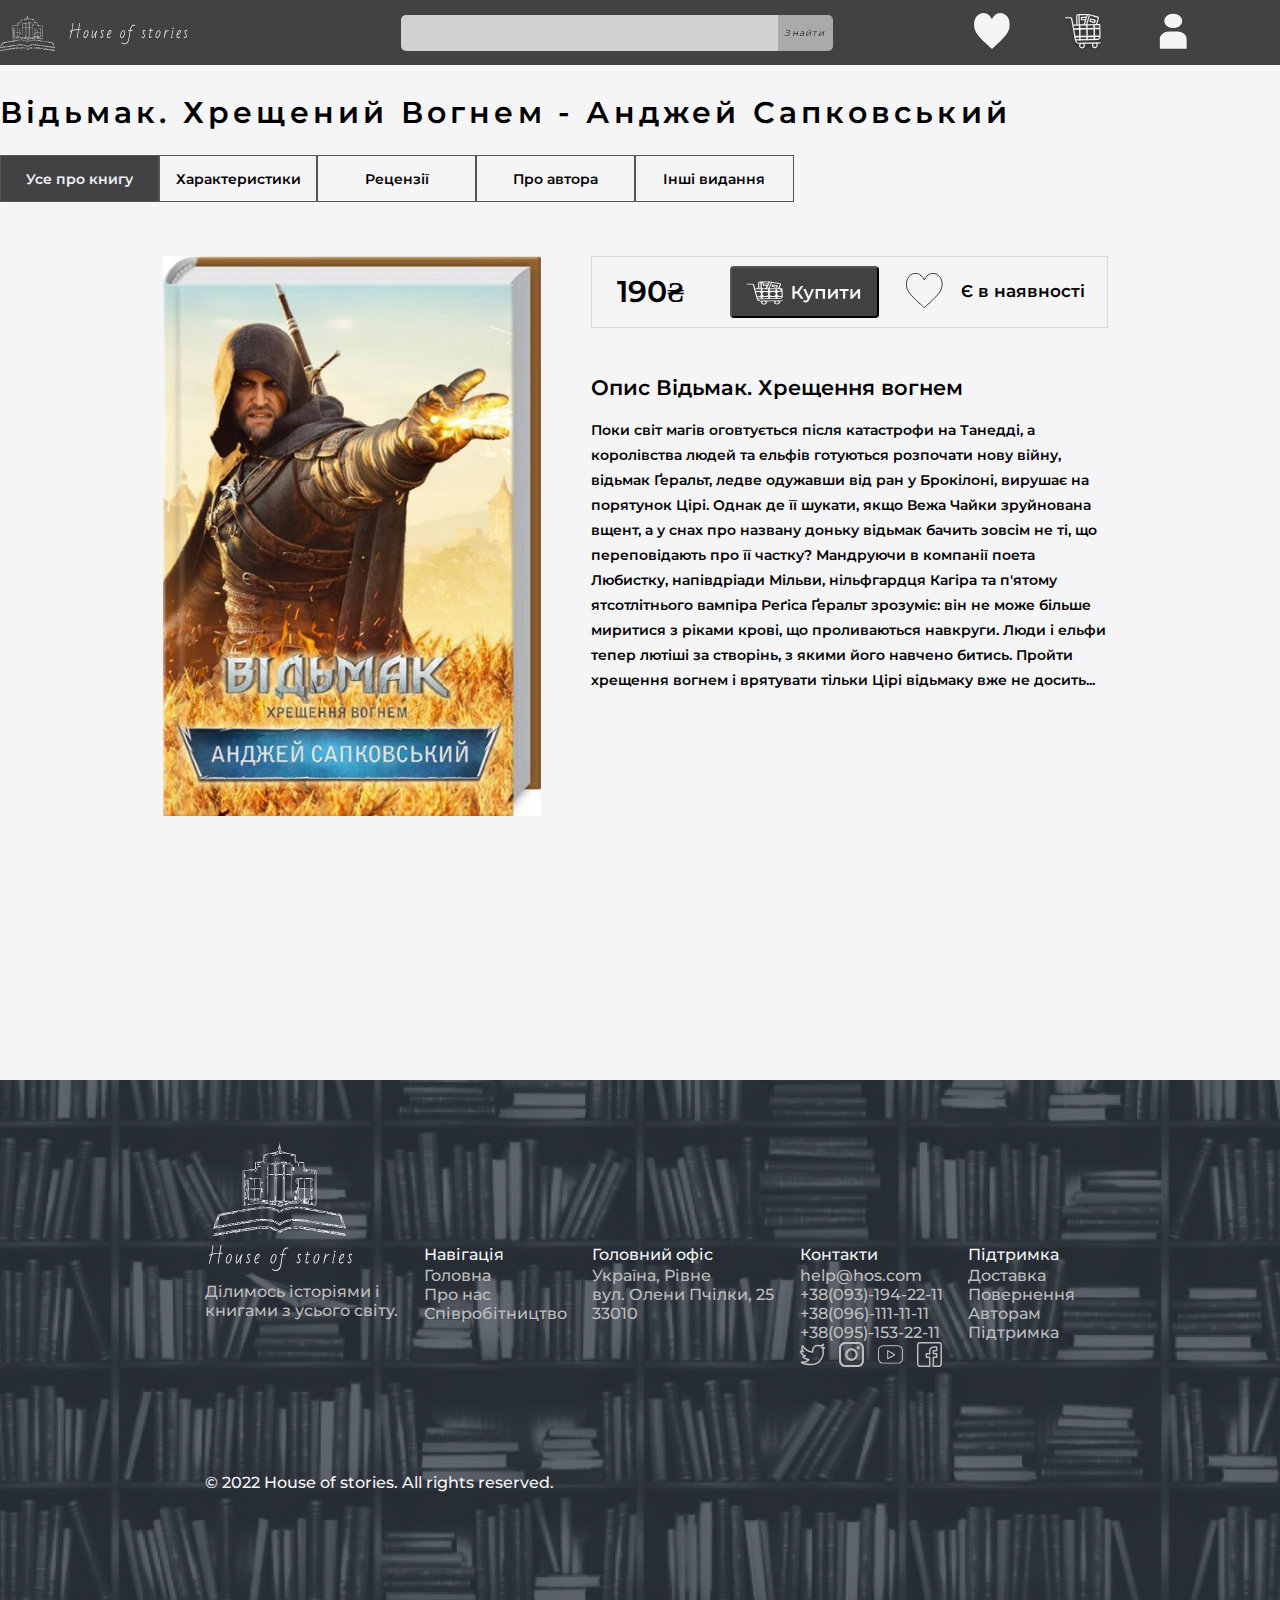
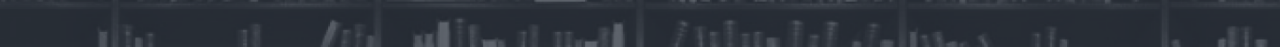
==== commit 89c0f5bc: "phone_maket" ====
--- a/Infopage.html
+++ b/Infopage.html
@@ -12,6 +12,7 @@
         <header class="header2">
             <div class="top_menu">
                 <img src="./img/svg/Logo_menu.svg" alt="menu" class="menu_logo-pic">
+                <img src="./img/svg/mobile_logo.svg" alt="menu" class="menu_logo-pic_mobile">
                 <div class="SearchMenu">
                     <form>
                         <div class="searchBarmenu">
@@ -213,38 +214,6 @@
                             </div>
                             
                         </div>
-
-
-                        <!-- <div class="info">
-                            <div class="buy_menu">
-                                <div class="Price Tab">
-                                    190₴
-                                </div>
-                                <div class="Cart Tab">
-                                    <button class="cart_button">
-                                        <img src="./img/svg/Cart1.svg" alt="cartmenu" class="cartmenu">
-                                    </button>
-                                </div>
-                                <div class="Wishlist Tab">
-                                    <button class="wishlist_button">
-                                        <img src="./img/svg/Vector.svg" alt="wishlistmenu" class="wishlistmenu">
-                                    </button>             
-                                </div>
-                                <div class="Availability Tab">
-                                    Є в наявності
-                                </div>
-                            </div>
-                            <div class="description">
-                                <h2>
-                                    Опис Відьмак. Хрещення вогнем
-                                </h2>
-                                Поки світ магів оговтується після катастрофи на Танедді, а королівства людей та ельфів готуються розпочати нову війну,
-                                відьмак Ґеральт, ледве одужавши від ран у Брокілоні, вирушає на порятунок Цірі. Однак де її шукати, якщо Вежа Чайки зруйнована
-                                вщент, а у снах про названу доньку відьмак бачить зовсім не ті, що переповідають про її частку? Мандруючи в компанії поета Любистку, 
-                                напівдріади Мільви, нільфгардця Кагіра та п'ятому ятсотлітнього вампіра Реґіса Ґеральт зрозуміє: він не може більше миритися з ріками крові, 
-                                що проливаються навкруги. Люди і ельфи тепер лютіші за створінь, з якими його навчено битись. Пройти хрещення вогнем і врятувати тільки Цірі відьмаку вже не досить...
-                            </div>
-                        </div> -->
                     </div>
                 </div>
             </section>
--- a/css/style.css
+++ b/css/style.css
@@ -616,6 +616,9 @@
     height: 36px;
     width: 212px;
 }
+.menu_logo-pic_mobile{
+    display: none;
+}
 
 .SearchMenu{
     padding-left: 289.3px;
@@ -884,7 +887,7 @@
 .Catalog{
     background-color: #F5F5F7;
     width:100%;
-    height:190vh;
+    height:100%;
 }
 
 .catalog_page{
@@ -1063,11 +1066,11 @@
     flex-direction: row;
 }
 .desktop4{
-    width: 1306px;
+    width: 1465px;
     margin: 0 auto;  
     display: flex;
     flex-direction: row;
-    padding-top: 63px;
+    padding-top: 72px;
 }
 .desktop4 h1{
     margin-left:97px;
@@ -1739,7 +1742,7 @@
     display: none;
 }
 
-@media (max-width:540px) {
+@media (max-width:541px) {
     .Block1{
         display: none;
     }
@@ -2213,7 +2216,7 @@
         display: flex;
         justify-content: space-between;
         align-items:center;
-        background-color: #C5C5C5;;
+        background-color: #C5C5C5;
         
     }
     
@@ -2807,5 +2810,350 @@
     }
 }
 
-
-
+.Page_section .row {
+    width: 100%;
+    height: auto;
+
+    text-align: left;
+    justify-content: left;
+    
+}
+
+.Page_section .col {
+    width: 20%;
+    border: 1px solid rgba(145, 145, 148, 0.4);
+    /* height: 468px; */
+    display: flex;
+    flex-direction: column;
+    justify-content: space-between;
+    align-items: center;
+
+    flex: none;
+}
+
+.Page_section .col img[alt="Andjey - witcher"] {
+    width: 193px;
+    height: 280px;
+}
+
+.Page_section .col .name {
+    margin: 0;
+    margin-top: 22px;
+    width: 100%;
+
+    font-family: 'Montserrat';
+    font-style: italic;
+    font-weight: 600;
+    font-size: 14px;
+    color: #000000;
+    line-height: 100%;
+
+}
+
+.Page_section .col .author {
+    margin: 0;
+    margin-top: 23px;
+
+    font-family: 'Montserrat';
+    font-style: normal;
+    font-weight: 600;
+    font-size: 10px;
+
+    color: #000000;
+    width: 100%;
+}
+
+.Page_section .col .price {
+    margin: 0;
+    margin-top: 12px;
+    margin-bottom: 29px;
+
+    font-family: 'Montserrat';
+    font-style: normal;
+    font-weight: 600;
+    font-size: 18px;
+   
+    color: #000000;
+}
+
+.Page_section .col .cartcatalog {
+    display: flex;
+    width: 100%;
+    justify-content: space-between;
+    align-items: center;
+}
+
+.Page_section {
+    margin-left: 12px;
+}
+
+.Page_section .row {
+    line-height: 100%;
+}
+
+@media (max-width:1600px){
+    .desktop4{
+        width: auto;
+    }
+}
+
+@media (max-width: 1280px) {
+    .Page_section .col {
+        width: 25%;
+    }
+}
+
+@media (max-width: 1100px) {
+    .Page_section .col {
+        width: 33.3%;
+    }
+}
+
+@media (max-width: 960px) {
+    .Page_section .col {
+        width: 50%;
+    }
+}
+
+@media (max-width: 770px) {
+    .Page_section .col img[alt="Andjey - witcher"] {
+        width: 140px;
+        height: 203px;
+    }
+}
+
+.Pages {
+        margin-left: 209px;
+        padding-bottom: 137px;
+        width: auto;
+    }
+
+@media (max-width: 614px) {
+    .catalog_page {
+        display: none;
+    }
+
+    .Page_section .row {
+        margin: 0;
+    }
+
+    .Pages, .Page_section {
+        margin: 0;
+    }
+
+    .Pages {
+        margin-top: 25px;
+        margin-left: 20px;
+        margin-right: 20px;
+    }
+}
+
+@media (max-width: 729px) {
+    .Pages a {
+        margin-right: 15px;
+    }
+}
+    
+@media (max-width: 650px) { 
+    .Pages a {
+        margin-right: 10px;
+    }
+}
+
+
+
+@media (max-width: 541px) {
+    .header2{
+        display: none;
+    }
+    .Page_section .col {
+        width: 100%;
+    }
+
+    .Pages {
+        display: none;
+    }
+
+    .Page_section .col {
+        display: flex;
+        flex-direction: row;
+    }
+
+    .Page_section .col .name {
+        font-family: 'Montserrat';
+        font-style: normal;
+        font-weight: 400;
+        font-size: 16px;
+    }
+
+    .Page_section .col .author {
+        font-weight: 400;
+        font-size: 10px;
+        margin-top: 6px;
+    }
+
+    .Page_section .col img[alt="Andjey - witcher"] {
+        width: 109px;
+        height: 158px;
+    }
+
+    .Page_section .col {
+        height: 210px;
+    }
+
+    .Page_section .col .price {
+        font-family: 'Montserrat';
+        font-style: normal;
+        font-weight: 600;
+        font-size: 18px;
+        margin: 0;
+        margin-top: 60px;
+    }
+
+    .Page_section .col .second_need {
+        margin-left: 45px;
+    }
+
+    .Page_section .add_to_cart {
+        display: none;
+    }
+
+    .Page_section .add_to_cart-mobile img {
+        height: 38px;
+        width: 38px;
+
+        margin-top: 60px;
+    }
+
+    .Page_section h1 {
+        display: none;
+    }
+
+}
+
+
+
+.Page_section .second_need {
+    display: flex;
+    flex-direction: column;
+}
+
+.Page_section .name {
+    display: flex;
+    justify-content: space-between;
+    align-items: center;
+}
+
+img[alt="heart"] {
+    margin-left: 23px;
+}
+
+.header2_mobile{
+        display: flex;
+        align-content: center;
+        width: 100%;
+        height: auto;
+        background-color: #424245;
+        position:fixed;
+        z-index: 1000;
+        flex-direction: column;
+    }
+
+    .top_menu_mobile{
+        display: flex;
+        flex-direction: row;
+        align-items: center;
+        justify-content: space-between;
+    }
+
+    .top_menu_mobile a{
+        height: 31px;
+        width: 31px;
+        display: flex;
+        align-items: center;
+        margin-left: 12px;
+    }
+
+
+    @media (min-width: 541px) {
+        img[alt="heart"] {
+            display: none;
+        }
+    
+        .Page_section .add_to_cart-mobile {
+            display: none;
+        }
+    
+        .header2_mobile {
+            display: none;
+        }
+    }
+
+
+    @media (max-width: 1400px){
+        .top_menu{
+            padding-left: 0px;
+            transition: 4s;
+        }
+    }
+
+    @media (max-width: 1305px){
+        .SearchMenu{
+            padding-left: 189.300px;
+            transition: 4s;
+        }
+    }
+
+    @media (max-width: 1205px){
+        .SearchMenu{
+            padding-left: 89.300px;
+            transition: 4s;
+        }
+    }
+
+    @media (max-width: 1105px){
+        .SearchMenu{
+            padding-left: 49.300px;
+            transition: 4s;
+        }
+        .menu_links{
+            transition: 4s;
+            padding-left: 40px;
+        }
+    }
+
+    @media (max-width: 965px){
+        .menu_logo-pic{
+            transition: 4s;
+            display: none;
+        }
+        .menu_logo-pic_mobile{
+            transition: 4s;
+            display: flex;
+            width: 70px;
+        }
+    }
+    
+    @media (max-width: 825px) {
+        .SearchMenu{
+            display: none;
+            transition: 4s;
+        }
+        .menu_links{
+            padding-left: 400px;
+            transition: 4s;
+        }
+    }
+
+    @media (max-width: 700px) {
+        .menu_links{
+            padding-left: 300px;
+            transition: 4s;
+        }
+    }
+    @media (max-width: 600px) {
+        .menu_links{
+            padding-left: 200px;
+            transition: 4s;
+        }
+    }